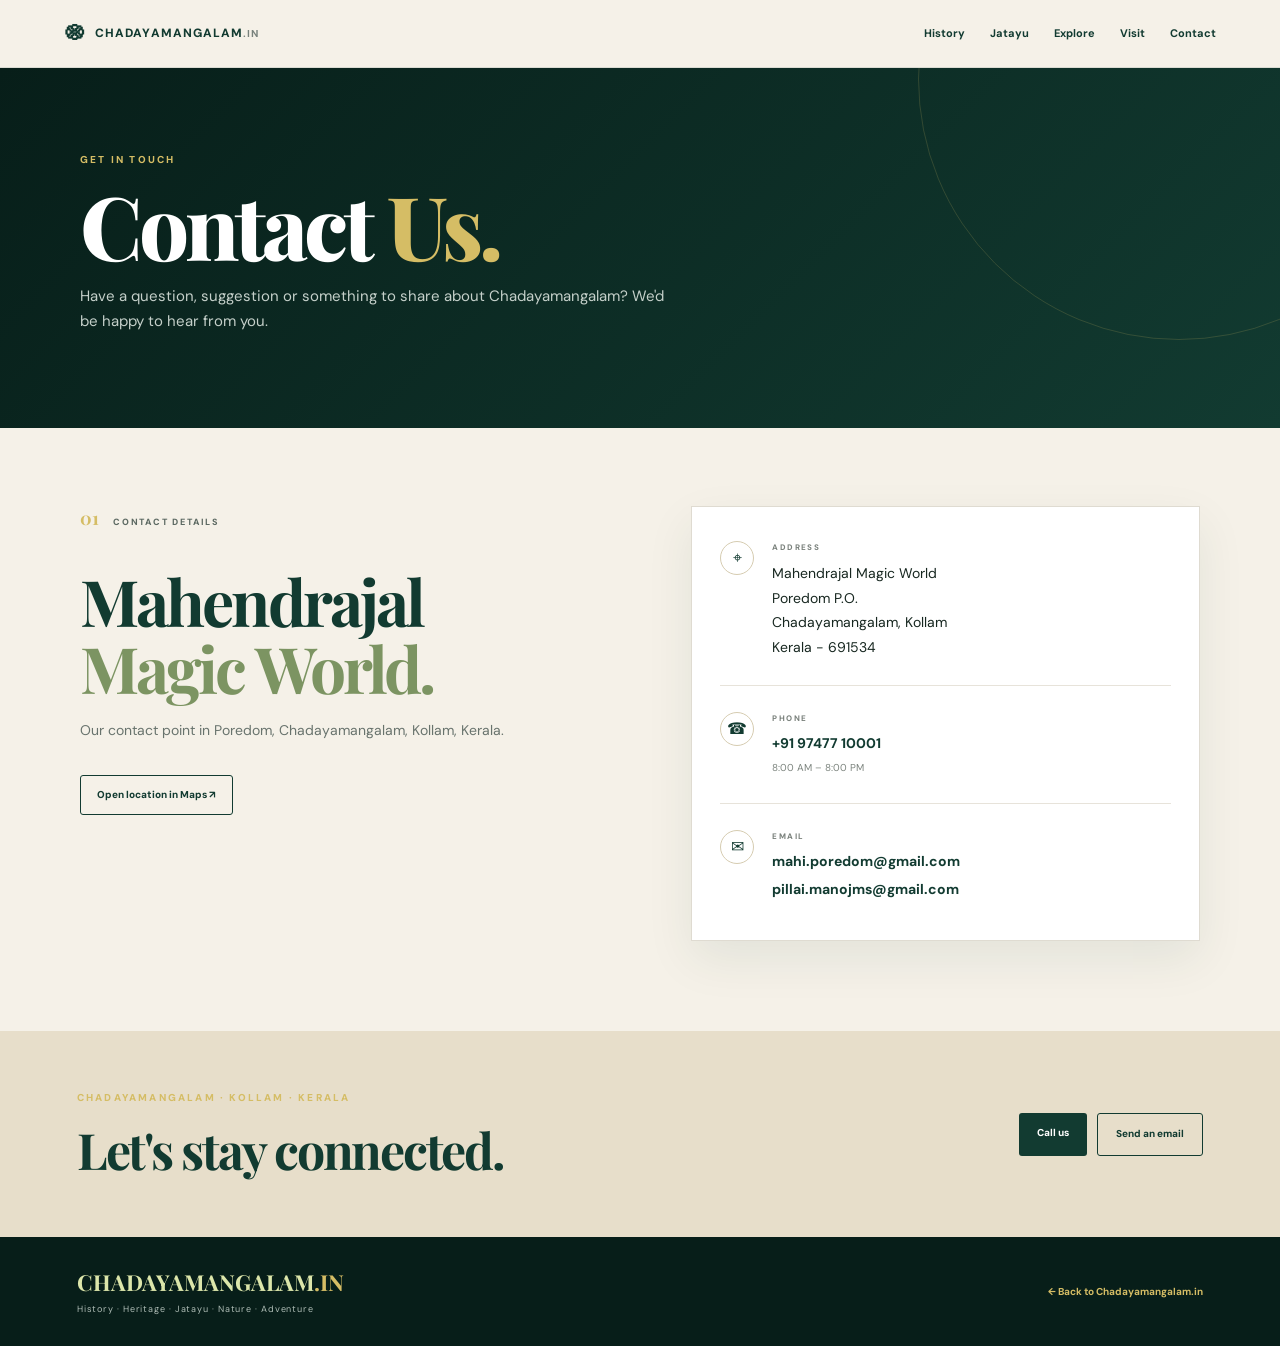
==== contact.html @ b16c7193 "Add files via upload" ====
<!doctype html>
<html lang="en">
<head>
<meta charset="utf-8">
<meta name="viewport" content="width=device-width, initial-scale=1">
<meta name="description" content="Contact Mahendrajal Magic World in Poredom, Chadayamangalam, Kollam, Kerala.">
<title>Contact Us — Chadayamangalam.in</title>
<link rel="preconnect" href="https://fonts.googleapis.com">
<link rel="preconnect" href="https://fonts.gstatic.com" crossorigin>
<link href="https://fonts.googleapis.com/css2?family=DM+Sans:wght@400;500;600;700&family=Playfair+Display:wght@600;700;800&display=swap" rel="stylesheet">
<link rel="stylesheet" href="styles.css">
</head>
<body>
<header class="topbar">
  <a class="logo" href="index.html"><span class="logo-symbol">𑁍</span><span>CHADAYAMANGALAM<small>.IN</small></span></a>
  <button class="menu-btn" aria-label="Open navigation" aria-expanded="false">☰</button>
  <nav class="nav">
    <a href="index.html#history">History</a>
    <a href="index.html#jatayu">Jatayu</a>
    <a href="index.html#explore">Explore</a>
    <a href="index.html#visit">Visit</a>
    <a href="contact.html">Contact</a>
  </nav>
</header>

<main class="contact-page">
  <section class="contact-hero">
    <div class="contact-hero-inner">
      <span class="eyebrow">GET IN TOUCH</span>
      <h1>Contact <em>Us.</em></h1>
      <p>Have a question, suggestion or something to share about Chadayamangalam? We'd be happy to hear from you.</p>
    </div>
  </section>

  <section class="section contact-section">
    <div class="contact-grid">
      <div class="contact-intro">
        <span class="number">01</span>
        <span class="label">CONTACT DETAILS</span>
        <h2>Mahendrajal<br><em>Magic World.</em></h2>
        <p>Our contact point in Poredom, Chadayamangalam, Kollam, Kerala.</p>
        <a class="map-button" href="https://www.google.com/maps/search/?api=1&query=Mahendrajal+Magic+World%2C+Poredom%2C+Chadayamangalam%2C+Kollam%2C+Kerala+691534" target="_blank" rel="noopener">Open location in Maps ↗</a>
      </div>

      <div class="contact-card">
        <div class="contact-item">
          <span class="contact-icon">⌖</span>
          <div><small>ADDRESS</small><address>Mahendrajal Magic World<br>Poredom P.O.<br>Chadayamangalam, Kollam<br>Kerala - 691534</address></div>
        </div>
        <div class="contact-item">
          <span class="contact-icon">☎</span>
          <div><small>PHONE</small><a href="tel:+919747710001">+91 97477 10001</a><span class="contact-note">8:00 AM – 8:00 PM</span></div>
        </div>
        <div class="contact-item">
          <span class="contact-icon">✉</span>
          <div><small>EMAIL</small><a href="mailto:mahi.poredom@gmail.com">mahi.poredom@gmail.com</a><a href="mailto:pillai.manojms@gmail.com">pillai.manojms@gmail.com</a></div>
        </div>
      </div>
    </div>
  </section>

  <section class="contact-band">
    <div>
      <span class="eyebrow">CHADAYAMANGALAM · KOLLAM · KERALA</span>
      <h2>Let's stay connected.</h2>
    </div>
    <div class="contact-actions">
      <a href="tel:+919747710001">Call us</a>
      <a href="mailto:mahi.poredom@gmail.com">Send an email</a>
    </div>
  </section>
</main>

<footer>
  <div><strong>CHADAYAMANGALAM<span>.IN</span></strong><p>History · Heritage · Jatayu · Nature · Adventure</p></div>
  <div class="footer-right"><a class="footer-contact" href="index.html">← Back to Chadayamangalam.in</a></div>
</footer>

<script>
const menu=document.querySelector('.menu-btn'),nav=document.querySelector('.nav');
menu?.addEventListener('click',()=>{const open=nav.classList.toggle('open');menu.setAttribute('aria-expanded',open)});
document.querySelectorAll('.nav a').forEach(a=>a.addEventListener('click',()=>nav.classList.remove('open')));
</script>
</body>
</html>
---- styles.css ----
:root{--green:#123b31;--deep:#071e19;--cream:#f5f1e8;--sand:#e7deca;--gold:#d5bd65;--ink:#172720;--muted:#68736d;--line:#d4d0c5;--white:#fff}
*{box-sizing:border-box}html{scroll-behavior:smooth}body{margin:0;background:var(--cream);color:var(--ink);font:14px/1.65 "DM Sans",sans-serif}.topbar{height:68px;position:fixed;inset:0 0 auto;z-index:50;padding:0 max(5vw,24px);display:flex;align-items:center;justify-content:space-between;background:rgba(245,241,232,.9);backdrop-filter:blur(15px);border-bottom:1px solid rgba(18,59,49,.12)}.logo{display:flex;align-items:center;gap:8px;color:var(--green);text-decoration:none;font-weight:800;font-size:12px;letter-spacing:.09em}.logo-symbol{font-size:22px}.logo small{font-size:10px;color:#78827c}.nav{display:flex;gap:25px}.nav a{font-size:11px;font-weight:700;text-decoration:none;color:var(--green)}.menu-btn{display:none;border:0;background:transparent;color:var(--green);font-size:22px}
.hero{height:min(680px,90vh);min-height:570px;position:relative;overflow:hidden;color:white;margin-top:68px}.hero-image{position:absolute;width:100%;height:100%;object-fit:cover;object-position:center 45%}.hero-overlay{position:absolute;inset:0;background:linear-gradient(90deg,rgba(4,25,20,.88),rgba(5,29,23,.42) 55%,rgba(5,29,23,.18)),linear-gradient(0deg,rgba(5,25,20,.7),transparent 50%)}.hero-content{position:relative;z-index:2;width:min(1120px,88vw);height:100%;margin:auto;padding-top:130px}.eyebrow{font-size:10px;letter-spacing:.22em;text-transform:uppercase;font-weight:800;color:var(--gold)}h1,h2{font-family:"Playfair Display",serif;line-height:.98;letter-spacing:-.045em}h1{font-size:clamp(58px,8vw,96px);margin:13px 0 17px}h1 span{color:var(--gold)}.hero-content>p:not(.eyebrow){max-width:520px;font-size:17px;color:#dbe5df;margin:0}.hero-buttons{display:flex;gap:10px;margin-top:25px}.button{padding:11px 17px;border-radius:100px;text-decoration:none;font-size:11px;font-weight:800}.button-gold{background:var(--gold);color:var(--deep)}.button-glass{color:white;border:1px solid rgba(255,255,255,.45);background:rgba(0,0,0,.1)}.hero-bottom{position:absolute;z-index:2;bottom:20px;left:6vw;right:6vw;display:flex;justify-content:space-between;color:#d6e0db;font-size:8px;letter-spacing:.18em}
.quickbar{width:min(1120px,88vw);margin:-30px auto 0;position:relative;z-index:5;background:white;box-shadow:0 12px 40px rgba(15,39,32,.12);display:grid;grid-template-columns:repeat(4,1fr);border-radius:6px;overflow:hidden}.quickbar a{padding:19px 22px;text-decoration:none;color:var(--ink);border-right:1px solid #e4e1d8}.quickbar a:last-child{border:0}.quickbar b{display:block;color:var(--green);font-size:13px}.quickbar span{font-size:9px;color:#818983}
.section{width:min(1120px,88vw);margin:auto;padding:82px 0}.section.compact{padding-top:72px;padding-bottom:72px}.section-top{display:flex;justify-content:space-between;align-items:center;border-bottom:1px solid var(--line);padding-bottom:11px;margin-bottom:35px}.section-top>div{display:flex;gap:10px;align-items:center}.number{font:700 18px "Playfair Display";color:var(--gold)}.label{font-size:9px;font-weight:800;letter-spacing:.2em;color:#5c6962}.section-note{font-size:9px;color:#8a918c}.history-intro{display:grid;grid-template-columns:1fr 1fr;gap:8vw}.history-intro h2,.explore-head h2{font-size:clamp(44px,5vw,65px);margin:0}.history-intro h2 em,.explore-head h2 em,.landmark h2 em,.visit h2 em{color:#7c9462;font-style:normal}.text{color:#606b65}.text p{max-width:580px}.text strong{color:var(--green)}.history-tabs{display:flex;gap:6px;margin-top:40px;border-bottom:1px solid var(--line)}.tab{border:0;background:transparent;padding:12px 14px;font:600 11px "DM Sans";color:#707a74;cursor:pointer}.tab.active{color:var(--green);box-shadow:inset 0 -2px var(--gold)}.tab-panels{min-height:92px}.tab-panel{display:none;padding:17px 0;color:#67716b}.tab-panel.active{display:block}.tab-panel b{color:var(--green);font-family:"Playfair Display";font-size:20px}.tab-panel p{display:inline;margin-left:16px}
.jatayu-section{width:100%;max-width:none;background:var(--deep);color:white;padding-left:max(6vw,calc((100vw - 1120px)/2));padding-right:max(6vw,calc((100vw - 1120px)/2))}.light-line{border-color:rgba(255,255,255,.14)}.light-line .label,.light-line .section-note{color:#aab9b2}.jatayu-layout{display:grid;grid-template-columns:1fr 1fr;gap:7vw;align-items:center}.jatayu-copy h2{font-size:clamp(47px,5vw,70px);margin:12px 0 20px}.jatayu-copy h2 em{color:var(--gold);font-style:normal}.jatayu-copy>p{color:#bfcac4;max-width:560px}.jatayu-photo{margin:0;position:relative}.jatayu-photo img{display:block;width:100%;height:410px;object-fit:cover;border-radius:5px}.jatayu-photo figcaption{font-size:8px;letter-spacing:.13em;text-transform:uppercase;color:#95a59d;margin-top:9px}.story-toggle{margin-top:13px;background:transparent;border:1px solid rgba(255,255,255,.25);color:white;padding:9px 14px;font-size:10px;cursor:pointer;border-radius:3px}.story-toggle span{color:var(--gold);margin-left:10px}.story-more{display:none;border-left:2px solid var(--gold);padding-left:14px;margin-top:15px;color:#aebdb6;font-size:12px}.story-more.open{display:block}.image-strip{display:grid;grid-template-columns:1.2fr 1fr 1fr;gap:10px;margin-top:30px}.gallery-card{border:0;background:#102f27;padding:0;position:relative;overflow:hidden;cursor:pointer;height:150px}.gallery-card img{width:100%;height:100%;object-fit:cover;opacity:.82;transition:.35s}.gallery-card:hover img{opacity:1;transform:scale(1.04)}.gallery-card span{position:absolute;left:12px;bottom:10px;color:white;font-size:9px;letter-spacing:.1em;text-transform:uppercase;text-shadow:0 1px 5px #000}
.landmark{background:var(--sand);padding-top:70px;padding-bottom:70px}.landmark-main{display:grid;grid-template-columns:1fr 1fr;gap:8vw;align-items:center}.dark-eyebrow{color:#6b7e55}.landmark h2{font-size:clamp(45px,5vw,65px);margin:10px 0 17px}.landmark p{max-width:500px;color:#687068}.text-link{display:inline-block;margin-top:10px;color:var(--green);font-weight:800;font-size:11px;text-decoration:none;border-bottom:1px solid var(--gold)}.stats-grid{display:grid;grid-template-columns:1fr 1fr;border-top:1px solid #bdb6a5}.stats-grid div{padding:20px 10px;border-bottom:1px solid #bdb6a5}.stats-grid strong{display:block;font:700 34px "Playfair Display";color:var(--green)}.stats-grid span{font-size:9px;text-transform:uppercase;letter-spacing:.08em;color:#73776f}
.explore-head{display:flex;justify-content:space-between;align-items:end;margin-bottom:32px}.explore-head p{max-width:340px;color:var(--muted)}.explore-grid{display:grid;grid-template-columns:repeat(4,1fr);gap:10px}.explore-grid article{background:white;border:1px solid #e1ddd3;padding:22px;min-height:180px;transition:.2s}.explore-grid article:hover{transform:translateY(-4px);box-shadow:0 10px 25px rgba(18,59,49,.08)}.icon{font-size:20px;color:var(--gold)}.explore-grid h3{font:700 20px "Playfair Display";color:var(--green);margin:28px 0 5px}.explore-grid p{font-size:11px;color:#6c756f}
.visit{padding-bottom:100px}.visit-grid{display:grid;grid-template-columns:1fr 1fr;gap:8vw;align-items:center}.visit h2{font-size:clamp(44px,5vw,65px);margin:0 0 18px}.visit p{color:#69736d}.visit-card{background:var(--green);color:white;padding:25px;border-radius:4px}.visit-card div{padding:12px 0;border-bottom:1px solid rgba(255,255,255,.14)}.visit-card small{display:block;color:var(--gold);font-size:8px;letter-spacing:.16em}.visit-card b{display:block;font-size:12px;margin-top:3px}.visit-card a{display:inline-block;margin-top:17px;color:var(--gold);text-decoration:none;font-size:10px;font-weight:800}
footer{background:var(--deep);color:#aebcb5;padding:30px max(6vw,24px);display:flex;justify-content:space-between;gap:30px;align-items:center}footer strong{font:700 22px "Playfair Display";color:#dce6aa}footer strong span{color:var(--gold)}footer p{margin:3px 0 0;font-size:9px;letter-spacing:.1em}.footer-right{font-size:9px;text-align:right}
.lightbox{position:fixed;inset:0;background:rgba(0,0,0,.88);z-index:100;display:none;place-items:center;padding:30px}.lightbox.open{display:grid}.lightbox img{max-width:min(1000px,92vw);max-height:88vh;object-fit:contain}.close-lightbox{position:absolute;top:20px;right:25px;color:white;background:none;border:0;font-size:38px;cursor:pointer}
@media(max-width:800px){.topbar{height:62px}.nav{display:none;position:absolute;top:62px;left:0;right:0;background:var(--cream);padding:15px 6vw;flex-direction:column;gap:14px;border-bottom:1px solid var(--line)}.nav.open{display:flex}.menu-btn{display:block}.hero{margin-top:62px;height:650px}.hero-content{width:88vw;padding-top:125px}.quickbar{grid-template-columns:1fr 1fr;margin-top:-18px}.quickbar a{padding:15px}.history-intro,.jatayu-layout,.landmark-main,.visit-grid{grid-template-columns:1fr;gap:35px}.explore-head{display:block}.explore-grid{grid-template-columns:1fr 1fr}.image-strip{grid-template-columns:1fr 1fr}.gallery-card:first-child{grid-column:1/-1}.jatayu-photo img{height:330px}.section{padding:65px 0}}
@media(max-width:520px){.hero{min-height:590px;height:590px}.hero-content{padding-top:105px}h1{font-size:57px}.hero-content>p:not(.eyebrow){font-size:15px}.hero-buttons{flex-wrap:wrap}.hero-bottom span:last-child{display:none}.quickbar{width:92vw}.quickbar a{padding:13px 14px}.section{width:88vw;padding:55px 0}.section-top{margin-bottom:25px}.history-tabs{overflow:auto}.tab{white-space:nowrap}.tab-panel p{display:block;margin:5px 0}.image-strip,.explore-grid{grid-template-columns:1fr}.gallery-card:first-child{grid-column:auto}.gallery-card{height:180px}.jatayu-photo img{height:270px}footer{display:block}.footer-right{text-align:left;margin-top:18px}}
.place-highlight{display:grid;grid-template-columns:repeat(4,1fr);margin-top:38px;border:1px solid var(--line);background:#fff}.place-highlight div{padding:18px;border-right:1px solid var(--line)}.place-highlight div:last-child{border-right:0}.place-highlight b{display:block;font-size:10px;letter-spacing:.1em;color:var(--green)}.place-highlight span{display:block;font-size:10px;color:#7b837d;margin-top:4px}@media(max-width:800px){.place-highlight{grid-template-columns:1fr 1fr}.place-highlight div:nth-child(2){border-right:0}.place-highlight div:nth-child(-n+2){border-bottom:1px solid var(--line)}}@media(max-width:520px){.place-highlight{grid-template-columns:1fr}.place-highlight div{border-right:0;border-bottom:1px solid var(--line)}.place-highlight div:last-child{border-bottom:0}}
/* Contact page */
.contact-page{padding-top:68px}.contact-hero{background:linear-gradient(135deg,var(--deep),var(--green));color:#fff;min-height:360px;display:grid;place-items:center;position:relative;overflow:hidden}.contact-hero:after{content:"";position:absolute;width:520px;height:520px;border:1px solid rgba(213,189,101,.18);border-radius:50%;right:-160px;top:-250px}.contact-hero-inner{width:min(1120px,88vw);position:relative;z-index:1;padding:70px 0}.contact-hero h1{font:800 clamp(54px,7vw,88px) "Playfair Display",serif;line-height:.95;margin:12px 0 18px}.contact-hero h1 em{color:var(--gold);font-style:normal}.contact-hero p{max-width:600px;color:#c5d0ca;font-size:15px}.contact-section{padding-top:78px;padding-bottom:90px}.contact-grid{display:grid;grid-template-columns:1fr 1fr;gap:8vw;align-items:start}.contact-intro .number{display:inline-block;margin-right:10px}.contact-intro .label{display:inline-block}.contact-intro h2{font:700 clamp(43px,5vw,64px) "Playfair Display",serif;line-height:1.05;color:var(--green);margin:35px 0 18px}.contact-intro h2 em{color:#7c9462;font-style:normal}.contact-intro p{color:var(--muted);max-width:430px}.map-button{display:inline-block;margin-top:18px;padding:11px 16px;border:1px solid var(--green);color:var(--green);font-size:10px;font-weight:800;text-decoration:none;border-radius:3px}.contact-card{background:#fff;border:1px solid #dfdbd1;box-shadow:0 18px 45px rgba(18,59,49,.08);padding:8px 28px}.contact-item{display:grid;grid-template-columns:40px 1fr;gap:12px;padding:26px 0;border-bottom:1px solid #e7e3da}.contact-item:last-child{border-bottom:0}.contact-icon{width:34px;height:34px;border:1px solid #d6ccb1;border-radius:50%;display:grid;place-items:center;color:var(--green);font-size:16px}.contact-item small{display:block;color:#7a817c;font-size:8px;font-weight:800;letter-spacing:.18em;margin-bottom:7px}.contact-item address{font-style:normal;color:var(--ink);line-height:1.75}.contact-item a{display:block;color:var(--green);font-weight:700;text-decoration:none;margin-bottom:5px}.contact-note{display:block;color:#7c847e;font-size:10px}.contact-band{background:var(--sand);padding:54px max(6vw,24px);display:flex;justify-content:space-between;align-items:center;gap:30px}.contact-band h2{font:700 clamp(32px,4vw,50px) "Playfair Display",serif;color:var(--green);margin:8px 0 0}.contact-actions{display:flex;gap:10px;flex-wrap:wrap}.contact-actions a{background:var(--green);color:#fff;text-decoration:none;padding:12px 18px;font-size:10px;font-weight:800;border-radius:3px}.contact-actions a:last-child{background:transparent;color:var(--green);border:1px solid var(--green)}.footer-contact{color:#d5bd65;text-decoration:none;font-size:10px;font-weight:700}@media(max-width:800px){.contact-page{padding-top:62px}.contact-grid{grid-template-columns:1fr;gap:40px}.contact-band{display:block}.contact-actions{margin-top:22px}}@media(max-width:520px){.contact-hero{min-height:330px}.contact-hero-inner{padding:55px 0}.contact-card{padding:4px 20px}.contact-item{grid-template-columns:34px 1fr}.contact-band{padding-top:42px;padding-bottom:42px}}
.image-strip .gallery-card:nth-child(1){height:180px}.image-strip .gallery-card:nth-child(2){height:180px}.image-strip .gallery-card:nth-child(3){height:180px}.image-strip .gallery-card:nth-child(4){height:150px}.image-strip .gallery-card:nth-child(5){height:150px}.image-strip .gallery-card:nth-child(6){height:150px}@media(max-width:800px){.image-strip{grid-template-columns:1fr 1fr}.image-strip .gallery-card:nth-child(n){height:170px}}@media(max-width:520px){.image-strip{grid-template-columns:1fr}.image-strip .gallery-card:nth-child(n){height:190px}}

/* Cinematic motion + scroll interaction */
.scroll-progress{position:fixed;top:0;left:0;width:100%;height:3px;background:rgba(255,255,255,.08);z-index:120;pointer-events:none}.scroll-progress span{display:block;height:100%;width:100%;transform:scaleX(0);transform-origin:left;background:var(--gold);will-change:transform}
.hero{isolation:isolate;overflow:hidden;background:#13251f}.hero-video{position:absolute;inset:0;width:100%;height:100%;object-fit:cover;z-index:0;opacity:1;mix-blend-mode:normal;filter:saturate(.92) contrast(1.04);pointer-events:none}.hero-overlay{z-index:1;background:linear-gradient(90deg,rgba(3,19,16,.68) 0%,rgba(3,19,16,.28) 55%,rgba(3,19,16,.18) 100%),linear-gradient(0deg,rgba(3,19,16,.58),transparent 45%)}.hero-content,.hero-bottom{z-index:2}
.reveal-on-scroll{opacity:0;transform:translateY(38px);transition:opacity .9s ease,transform .9s cubic-bezier(.2,.7,.2,1)}.reveal-on-scroll.is-visible{opacity:1;transform:none}.reveal-on-scroll .place-highlight,.reveal-on-scroll .explore-grid article,.reveal-on-scroll .stats-grid div{transition:transform .55s ease,box-shadow .55s ease}.reveal-on-scroll.is-visible .explore-grid article:nth-child(2){transition-delay:.08s}.reveal-on-scroll.is-visible .explore-grid article:nth-child(3){transition-delay:.16s}.reveal-on-scroll.is-visible .explore-grid article:nth-child(4){transition-delay:.24s}
.scroll-bird{position:fixed;left:0;top:0;width:330px;height:auto;z-index:80;pointer-events:none;opacity:0;transform:translate3d(-380px,72vh,0) rotate(-12deg) scale(.82);transform-style:preserve-3d;will-change:transform,opacity;filter:drop-shadow(0 18px 16px rgba(0,0,0,.34));transition:opacity .35s ease}.scroll-bird.fly-active{opacity:1}.realistic-eagle{display:block;width:100%;height:auto;filter:saturate(1.08) contrast(1.08) drop-shadow(0 7px 8px rgba(0,0,0,.26));transform-origin:54% 52%;will-change:transform}.scroll-bird.is-flapping .realistic-eagle{animation:eagleWingbeat .28s ease-in-out infinite alternate}@keyframes eagleWingbeat{from{transform:scaleY(1) rotate(-1deg)}to{transform:scaleY(.94) rotate(1.2deg)}}
@media(hover:hover) and (pointer:fine){.explore-grid article,.gallery-card,.visit-card{transform-style:preserve-3d}.explore-grid article:hover{transform:translateY(-7px) rotateX(1deg) rotateY(-1deg)}.gallery-card:hover img{transform:scale(1.06)}.gallery-card img{transition:transform .65s cubic-bezier(.2,.7,.2,1)}}
@media(max-width:800px){.scroll-bird{width:220px}.hero-video{opacity:1}.reveal-on-scroll{transform:translateY(25px)}}
@media(prefers-reduced-motion:reduce){html{scroll-behavior:auto}.hero-video{display:none}.scroll-bird{display:none}.reveal-on-scroll{opacity:1;transform:none;transition:none}.gallery-card img{transition:none}.scroll-progress span{transition:none}}

/* Realistic eagle flight rig */
.scroll-bird{
  width:270px;
  height:150px;
  overflow:visible;
  perspective:900px;
  filter:drop-shadow(0 20px 18px rgba(0,0,0,.38));
}
.eagle-rig{
  position:absolute;
  inset:0;
  width:100%;
  height:100%;
  transform-style:preserve-3d;
  transform:rotateY(-7deg) rotateX(4deg);
  will-change:transform;
}
.eagle-body,.eagle-wing{
  position:absolute;
  inset:0;
  width:100%;
  height:100%;
  object-fit:contain;
  display:block;
  pointer-events:none;
  user-select:none;
  -webkit-user-drag:none;
  filter:saturate(1.14) contrast(1.16) drop-shadow(0 7px 8px rgba(0,0,0,.28));
  transform-style:preserve-3d;
  backface-visibility:hidden;
}
.eagle-body{z-index:2}
.eagle-wing{z-index:3}
.eagle-wing-left{transform-origin:51% 53%;}
.eagle-wing-right{transform-origin:64% 57%;}
.scroll-bird.is-flapping .eagle-wing-left{
  animation:eagleLeftWing .26s ease-in-out infinite alternate;
}
.scroll-bird.is-flapping .eagle-wing-right{
  animation:eagleRightWing .26s ease-in-out infinite alternate;
}
@keyframes eagleLeftWing{
  0%{transform:rotateZ(0deg) rotateX(0deg) translateZ(0)}
  100%{transform:rotateZ(-4deg) rotateX(13deg) translateY(5px) translateZ(2px)}
}
@keyframes eagleRightWing{
  0%{transform:rotateZ(0deg) rotateX(0deg) translateZ(0)}
  100%{transform:rotateZ(4deg) rotateX(-13deg) translateY(5px) translateZ(2px)}
}
.feather-trail{position:absolute;inset:-18px;z-index:1;pointer-events:none;}
.feather-trail i{position:absolute;width:10px;height:3px;border-radius:100% 0 100% 0;background:rgba(64,46,31,.72);box-shadow:0 2px 4px rgba(0,0,0,.16);transform:rotate(-28deg);opacity:0;}
.scroll-bird.is-flapping .feather-trail i{animation:featherDrift 1.1s ease-out infinite;}
.scroll-bird.is-flapping .feather-trail i:nth-child(2){animation-delay:.16s}.scroll-bird.is-flapping .feather-trail i:nth-child(3){animation-delay:.32s}.scroll-bird.is-flapping .feather-trail i:nth-child(4){animation-delay:.48s}.scroll-bird.is-flapping .feather-trail i:nth-child(5){animation-delay:.64s}.scroll-bird.is-flapping .feather-trail i:nth-child(6){animation-delay:.80s}
@keyframes featherDrift{0%{opacity:0;transform:translate3d(5px,-3px,0) rotate(-28deg) scale(.7)}18%{opacity:.8}100%{opacity:0;transform:translate3d(-48px,34px,0) rotate(-70deg) scale(.25)}}
@media(max-width:800px){.scroll-bird{width:210px;height:118px}}
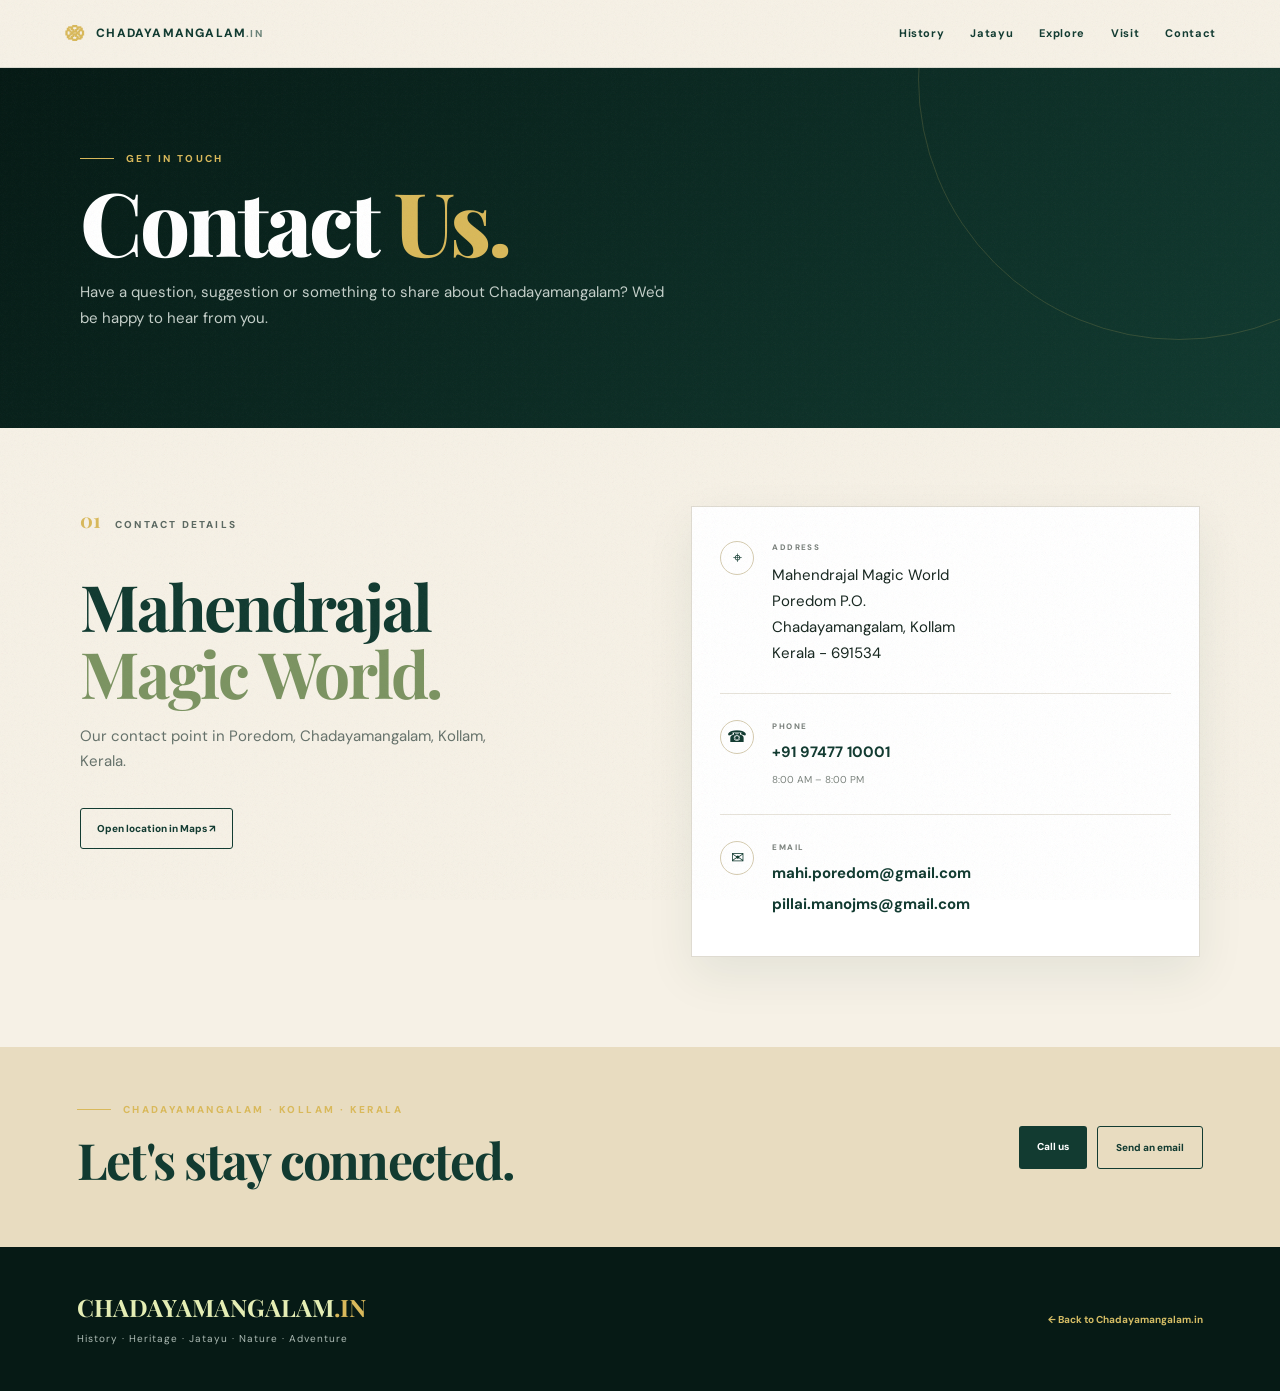
==== commit 0d4862d7: "Add files via upload" ====
--- a/contact.html
+++ b/contact.html
@@ -7,11 +7,11 @@
 <title>Contact Us — Chadayamangalam.in</title>
 <link rel="preconnect" href="https://fonts.googleapis.com">
 <link rel="preconnect" href="https://fonts.gstatic.com" crossorigin>
-<link href="https://fonts.googleapis.com/css2?family=DM+Sans:wght@400;500;600;700&family=Playfair+Display:wght@600;700;800&display=swap" rel="stylesheet">
+<link href="https://fonts.googleapis.com/css2?family=DM+Sans:wght@400;500;600;700&family=Playfair+Display:ital,wght@0,600;0,700;0,800;1,600;1,700&family=Noto+Serif+Malayalam:wght@500;700&display=swap" rel="stylesheet">
 <link rel="stylesheet" href="styles.css">
 </head>
 <body>
-<header class="topbar">
+<header class="topbar solid" id="topbar">
   <a class="logo" href="index.html"><span class="logo-symbol">𑁍</span><span>CHADAYAMANGALAM<small>.IN</small></span></a>
   <button class="menu-btn" aria-label="Open navigation" aria-expanded="false">☰</button>
   <nav class="nav">
@@ -81,5 +81,7 @@
 menu?.addEventListener('click',()=>{const open=nav.classList.toggle('open');menu.setAttribute('aria-expanded',open)});
 document.querySelectorAll('.nav a').forEach(a=>a.addEventListener('click',()=>nav.classList.remove('open')));
 </script>
+<!-- Stats4U: keep counting visitors who enter through the contact page too. -->
+<span class="stats4u-engine" aria-hidden="true"><script src="https://www.stats4u.net/s4u.js" data-id="8077471159" data-style="2006" async></script></span>
 </body>
 </html>
--- a/styles.css
+++ b/styles.css
@@ -1,30 +1,106 @@
-:root{--green:#123b31;--deep:#071e19;--cream:#f5f1e8;--sand:#e7deca;--gold:#d5bd65;--ink:#172720;--muted:#68736d;--line:#d4d0c5;--white:#fff}
-*{box-sizing:border-box}html{scroll-behavior:smooth}body{margin:0;background:var(--cream);color:var(--ink);font:14px/1.65 "DM Sans",sans-serif}.topbar{height:68px;position:fixed;inset:0 0 auto;z-index:50;padding:0 max(5vw,24px);display:flex;align-items:center;justify-content:space-between;background:rgba(245,241,232,.9);backdrop-filter:blur(15px);border-bottom:1px solid rgba(18,59,49,.12)}.logo{display:flex;align-items:center;gap:8px;color:var(--green);text-decoration:none;font-weight:800;font-size:12px;letter-spacing:.09em}.logo-symbol{font-size:22px}.logo small{font-size:10px;color:#78827c}.nav{display:flex;gap:25px}.nav a{font-size:11px;font-weight:700;text-decoration:none;color:var(--green)}.menu-btn{display:none;border:0;background:transparent;color:var(--green);font-size:22px}
-.hero{height:min(680px,90vh);min-height:570px;position:relative;overflow:hidden;color:white;margin-top:68px}.hero-image{position:absolute;width:100%;height:100%;object-fit:cover;object-position:center 45%}.hero-overlay{position:absolute;inset:0;background:linear-gradient(90deg,rgba(4,25,20,.88),rgba(5,29,23,.42) 55%,rgba(5,29,23,.18)),linear-gradient(0deg,rgba(5,25,20,.7),transparent 50%)}.hero-content{position:relative;z-index:2;width:min(1120px,88vw);height:100%;margin:auto;padding-top:130px}.eyebrow{font-size:10px;letter-spacing:.22em;text-transform:uppercase;font-weight:800;color:var(--gold)}h1,h2{font-family:"Playfair Display",serif;line-height:.98;letter-spacing:-.045em}h1{font-size:clamp(58px,8vw,96px);margin:13px 0 17px}h1 span{color:var(--gold)}.hero-content>p:not(.eyebrow){max-width:520px;font-size:17px;color:#dbe5df;margin:0}.hero-buttons{display:flex;gap:10px;margin-top:25px}.button{padding:11px 17px;border-radius:100px;text-decoration:none;font-size:11px;font-weight:800}.button-gold{background:var(--gold);color:var(--deep)}.button-glass{color:white;border:1px solid rgba(255,255,255,.45);background:rgba(0,0,0,.1)}.hero-bottom{position:absolute;z-index:2;bottom:20px;left:6vw;right:6vw;display:flex;justify-content:space-between;color:#d6e0db;font-size:8px;letter-spacing:.18em}
-.quickbar{width:min(1120px,88vw);margin:-30px auto 0;position:relative;z-index:5;background:white;box-shadow:0 12px 40px rgba(15,39,32,.12);display:grid;grid-template-columns:repeat(4,1fr);border-radius:6px;overflow:hidden}.quickbar a{padding:19px 22px;text-decoration:none;color:var(--ink);border-right:1px solid #e4e1d8}.quickbar a:last-child{border:0}.quickbar b{display:block;color:var(--green);font-size:13px}.quickbar span{font-size:9px;color:#818983}
-.section{width:min(1120px,88vw);margin:auto;padding:82px 0}.section.compact{padding-top:72px;padding-bottom:72px}.section-top{display:flex;justify-content:space-between;align-items:center;border-bottom:1px solid var(--line);padding-bottom:11px;margin-bottom:35px}.section-top>div{display:flex;gap:10px;align-items:center}.number{font:700 18px "Playfair Display";color:var(--gold)}.label{font-size:9px;font-weight:800;letter-spacing:.2em;color:#5c6962}.section-note{font-size:9px;color:#8a918c}.history-intro{display:grid;grid-template-columns:1fr 1fr;gap:8vw}.history-intro h2,.explore-head h2{font-size:clamp(44px,5vw,65px);margin:0}.history-intro h2 em,.explore-head h2 em,.landmark h2 em,.visit h2 em{color:#7c9462;font-style:normal}.text{color:#606b65}.text p{max-width:580px}.text strong{color:var(--green)}.history-tabs{display:flex;gap:6px;margin-top:40px;border-bottom:1px solid var(--line)}.tab{border:0;background:transparent;padding:12px 14px;font:600 11px "DM Sans";color:#707a74;cursor:pointer}.tab.active{color:var(--green);box-shadow:inset 0 -2px var(--gold)}.tab-panels{min-height:92px}.tab-panel{display:none;padding:17px 0;color:#67716b}.tab-panel.active{display:block}.tab-panel b{color:var(--green);font-family:"Playfair Display";font-size:20px}.tab-panel p{display:inline;margin-left:16px}
-.jatayu-section{width:100%;max-width:none;background:var(--deep);color:white;padding-left:max(6vw,calc((100vw - 1120px)/2));padding-right:max(6vw,calc((100vw - 1120px)/2))}.light-line{border-color:rgba(255,255,255,.14)}.light-line .label,.light-line .section-note{color:#aab9b2}.jatayu-layout{display:grid;grid-template-columns:1fr 1fr;gap:7vw;align-items:center}.jatayu-copy h2{font-size:clamp(47px,5vw,70px);margin:12px 0 20px}.jatayu-copy h2 em{color:var(--gold);font-style:normal}.jatayu-copy>p{color:#bfcac4;max-width:560px}.jatayu-photo{margin:0;position:relative}.jatayu-photo img{display:block;width:100%;height:410px;object-fit:cover;border-radius:5px}.jatayu-photo figcaption{font-size:8px;letter-spacing:.13em;text-transform:uppercase;color:#95a59d;margin-top:9px}.story-toggle{margin-top:13px;background:transparent;border:1px solid rgba(255,255,255,.25);color:white;padding:9px 14px;font-size:10px;cursor:pointer;border-radius:3px}.story-toggle span{color:var(--gold);margin-left:10px}.story-more{display:none;border-left:2px solid var(--gold);padding-left:14px;margin-top:15px;color:#aebdb6;font-size:12px}.story-more.open{display:block}.image-strip{display:grid;grid-template-columns:1.2fr 1fr 1fr;gap:10px;margin-top:30px}.gallery-card{border:0;background:#102f27;padding:0;position:relative;overflow:hidden;cursor:pointer;height:150px}.gallery-card img{width:100%;height:100%;object-fit:cover;opacity:.82;transition:.35s}.gallery-card:hover img{opacity:1;transform:scale(1.04)}.gallery-card span{position:absolute;left:12px;bottom:10px;color:white;font-size:9px;letter-spacing:.1em;text-transform:uppercase;text-shadow:0 1px 5px #000}
-.landmark{background:var(--sand);padding-top:70px;padding-bottom:70px}.landmark-main{display:grid;grid-template-columns:1fr 1fr;gap:8vw;align-items:center}.dark-eyebrow{color:#6b7e55}.landmark h2{font-size:clamp(45px,5vw,65px);margin:10px 0 17px}.landmark p{max-width:500px;color:#687068}.text-link{display:inline-block;margin-top:10px;color:var(--green);font-weight:800;font-size:11px;text-decoration:none;border-bottom:1px solid var(--gold)}.stats-grid{display:grid;grid-template-columns:1fr 1fr;border-top:1px solid #bdb6a5}.stats-grid div{padding:20px 10px;border-bottom:1px solid #bdb6a5}.stats-grid strong{display:block;font:700 34px "Playfair Display";color:var(--green)}.stats-grid span{font-size:9px;text-transform:uppercase;letter-spacing:.08em;color:#73776f}
-.explore-head{display:flex;justify-content:space-between;align-items:end;margin-bottom:32px}.explore-head p{max-width:340px;color:var(--muted)}.explore-grid{display:grid;grid-template-columns:repeat(4,1fr);gap:10px}.explore-grid article{background:white;border:1px solid #e1ddd3;padding:22px;min-height:180px;transition:.2s}.explore-grid article:hover{transform:translateY(-4px);box-shadow:0 10px 25px rgba(18,59,49,.08)}.icon{font-size:20px;color:var(--gold)}.explore-grid h3{font:700 20px "Playfair Display";color:var(--green);margin:28px 0 5px}.explore-grid p{font-size:11px;color:#6c756f}
-.visit{padding-bottom:100px}.visit-grid{display:grid;grid-template-columns:1fr 1fr;gap:8vw;align-items:center}.visit h2{font-size:clamp(44px,5vw,65px);margin:0 0 18px}.visit p{color:#69736d}.visit-card{background:var(--green);color:white;padding:25px;border-radius:4px}.visit-card div{padding:12px 0;border-bottom:1px solid rgba(255,255,255,.14)}.visit-card small{display:block;color:var(--gold);font-size:8px;letter-spacing:.16em}.visit-card b{display:block;font-size:12px;margin-top:3px}.visit-card a{display:inline-block;margin-top:17px;color:var(--gold);text-decoration:none;font-size:10px;font-weight:800}
-footer{background:var(--deep);color:#aebcb5;padding:30px max(6vw,24px);display:flex;justify-content:space-between;gap:30px;align-items:center}footer strong{font:700 22px "Playfair Display";color:#dce6aa}footer strong span{color:var(--gold)}footer p{margin:3px 0 0;font-size:9px;letter-spacing:.1em}.footer-right{font-size:9px;text-align:right}
-.lightbox{position:fixed;inset:0;background:rgba(0,0,0,.88);z-index:100;display:none;place-items:center;padding:30px}.lightbox.open{display:grid}.lightbox img{max-width:min(1000px,92vw);max-height:88vh;object-fit:contain}.close-lightbox{position:absolute;top:20px;right:25px;color:white;background:none;border:0;font-size:38px;cursor:pointer}
-@media(max-width:800px){.topbar{height:62px}.nav{display:none;position:absolute;top:62px;left:0;right:0;background:var(--cream);padding:15px 6vw;flex-direction:column;gap:14px;border-bottom:1px solid var(--line)}.nav.open{display:flex}.menu-btn{display:block}.hero{margin-top:62px;height:650px}.hero-content{width:88vw;padding-top:125px}.quickbar{grid-template-columns:1fr 1fr;margin-top:-18px}.quickbar a{padding:15px}.history-intro,.jatayu-layout,.landmark-main,.visit-grid{grid-template-columns:1fr;gap:35px}.explore-head{display:block}.explore-grid{grid-template-columns:1fr 1fr}.image-strip{grid-template-columns:1fr 1fr}.gallery-card:first-child{grid-column:1/-1}.jatayu-photo img{height:330px}.section{padding:65px 0}}
-@media(max-width:520px){.hero{min-height:590px;height:590px}.hero-content{padding-top:105px}h1{font-size:57px}.hero-content>p:not(.eyebrow){font-size:15px}.hero-buttons{flex-wrap:wrap}.hero-bottom span:last-child{display:none}.quickbar{width:92vw}.quickbar a{padding:13px 14px}.section{width:88vw;padding:55px 0}.section-top{margin-bottom:25px}.history-tabs{overflow:auto}.tab{white-space:nowrap}.tab-panel p{display:block;margin:5px 0}.image-strip,.explore-grid{grid-template-columns:1fr}.gallery-card:first-child{grid-column:auto}.gallery-card{height:180px}.jatayu-photo img{height:270px}footer{display:block}.footer-right{text-align:left;margin-top:18px}}
-.place-highlight{display:grid;grid-template-columns:repeat(4,1fr);margin-top:38px;border:1px solid var(--line);background:#fff}.place-highlight div{padding:18px;border-right:1px solid var(--line)}.place-highlight div:last-child{border-right:0}.place-highlight b{display:block;font-size:10px;letter-spacing:.1em;color:var(--green)}.place-highlight span{display:block;font-size:10px;color:#7b837d;margin-top:4px}@media(max-width:800px){.place-highlight{grid-template-columns:1fr 1fr}.place-highlight div:nth-child(2){border-right:0}.place-highlight div:nth-child(-n+2){border-bottom:1px solid var(--line)}}@media(max-width:520px){.place-highlight{grid-template-columns:1fr}.place-highlight div{border-right:0;border-bottom:1px solid var(--line)}.place-highlight div:last-child{border-bottom:0}}
+:root{--green:#123b31;--deep:#061a15;--cream:#f6f1e6;--sand:#e8dcc0;--gold:#d9b95b;--ink:#172720;--muted:#66726b;--line:#d8d1bf;--moss:#7c9462;--clay:#b5542f}
+*{box-sizing:border-box}html{scroll-behavior:smooth}
+body{margin:0;background:var(--cream);color:var(--ink);font:15px/1.7 "DM Sans",sans-serif;-webkit-font-smoothing:antialiased}
+body:before{content:"";position:fixed;inset:0;z-index:200;pointer-events:none;opacity:.05;background-image:url("data:image/svg+xml,%3Csvg xmlns='http://www.w3.org/2000/svg' width='140' height='140'%3E%3Cfilter id='n'%3E%3CfeTurbulence baseFrequency='.9' numOctaves='2'/%3E%3C/filter%3E%3Crect width='140' height='140' filter='url(%23n)'/%3E%3C/svg%3E")}
+h1,h2,h3{font-family:"Playfair Display",serif;line-height:1;letter-spacing:-.035em;margin:0}
+.ml{font-family:"Noto Serif Malayalam",serif}
+.topbar{height:68px;position:fixed;inset:0 0 auto;z-index:90;padding:0 max(5vw,24px);display:flex;align-items:center;gap:14px;transition:.4s;color:#fff}
+.topbar.solid{background:rgba(246,241,230,.92);backdrop-filter:blur(16px);border-bottom:1px solid rgba(18,59,49,.12);color:var(--green)}
+.logo{margin-right:auto;display:flex;align-items:center;gap:9px;color:inherit;text-decoration:none;font-weight:800;font-size:12px;letter-spacing:.1em}.logo-symbol{font-size:22px;color:var(--gold)}.logo small{font-size:10px;opacity:.6}
+.nav{display:flex;gap:26px}.nav a{font-size:11px;font-weight:700;letter-spacing:.06em;text-decoration:none;color:inherit;position:relative;padding:4px 0}
+.nav a:after{content:"";position:absolute;left:0;bottom:0;height:1px;width:100%;background:var(--gold);transform:scaleX(0);transform-origin:left;transition:.35s}.nav a:hover:after{transform:scaleX(1)}
+.menu-btn{display:none;border:0;background:transparent;color:inherit;font-size:22px;cursor:pointer}
+.scroll-progress{position:fixed;top:0;left:0;width:100%;height:3px;z-index:120;pointer-events:none}.scroll-progress span{display:block;height:100%;transform:scaleX(0);transform-origin:left;background:linear-gradient(90deg,var(--gold),var(--clay))}
+/* HERO */
+.hero{height:100vh;min-height:620px;position:relative;overflow:hidden;color:#fff;isolation:isolate;background:#10251f}
+.hero-video{position:absolute;inset:0;width:100%;height:100%;object-fit:cover;z-index:-2;transform:scale(1.08);filter:saturate(.95) contrast(1.05)}
+.hero-overlay{position:absolute;inset:0;z-index:-1;background:radial-gradient(ellipse at 20% 70%,rgba(3,19,16,.82),transparent 65%),linear-gradient(0deg,rgba(3,19,16,.85),transparent 55%),linear-gradient(180deg,rgba(3,19,16,.55),transparent 28%)}
+.hero-ml{position:absolute;right:-1vw;bottom:9vh;font-size:clamp(90px,17vw,250px);line-height:1;color:transparent;-webkit-text-stroke:1px rgba(217,185,91,.38);white-space:nowrap;pointer-events:none;user-select:none}
+.hero-content{width:min(1120px,88vw);height:100%;margin:auto;display:flex;flex-direction:column;justify-content:flex-end;padding-bottom:17vh}
+.eyebrow{font-size:10px;letter-spacing:.24em;text-transform:uppercase;font-weight:800;color:var(--gold);display:flex;align-items:center;gap:12px}.eyebrow:before{content:"";width:34px;height:1px;background:currentColor}
+h1{font-size:clamp(54px,9.5vw,138px);margin:16px 0 20px}h1 span{color:var(--gold)}
+.hero-content>p{max-width:520px;font-size:18px;color:#dfe8e2;margin:0}
+.hero-buttons{display:flex;gap:12px;margin-top:30px;flex-wrap:wrap}
+.button{padding:14px 24px;border-radius:100px;text-decoration:none;font-size:12px;font-weight:800;letter-spacing:.04em;transition:.3s}
+.button-gold{background:var(--gold);color:var(--deep)}.button-gold:hover{background:#fff;transform:translateY(-3px)}
+.button-glass{color:#fff;border:1px solid rgba(255,255,255,.5);backdrop-filter:blur(6px)}.button-glass:hover{background:rgba(255,255,255,.15)}
+.hero-bottom{position:absolute;bottom:22px;left:6vw;right:6vw;display:flex;justify-content:space-between;font-size:9px;letter-spacing:.2em;color:#cdd8d2}
+.hero-bottom i{display:inline-block;width:1px;height:26px;background:var(--gold);vertical-align:middle;margin-left:10px;animation:drip 1.8s infinite}@keyframes drip{0%{transform:scaleY(0);transform-origin:top}50%{transform:scaleY(1);transform-origin:top}51%{transform-origin:bottom}100%{transform:scaleY(0);transform-origin:bottom}}
+/* MARQUEE */
+.marquee{background:var(--deep);color:var(--gold);overflow:hidden;white-space:nowrap;padding:16px 0;border-block:1px solid rgba(217,185,91,.25)}
+.marquee div{display:inline-block;animation:slide 40s linear infinite;font:italic 600 22px "Playfair Display",serif}.marquee span{margin:0 26px}.marquee em{color:#fff;opacity:.35;font-style:normal}
+@keyframes slide{to{transform:translateX(-50%)}}
+/* SECTIONS */
+.section{width:min(1120px,88vw);margin:auto;padding:100px 0}
+.section-top{display:flex;justify-content:space-between;align-items:center;border-bottom:1px solid var(--line);padding-bottom:12px;margin-bottom:46px}.section-top>div{display:flex;gap:12px;align-items:center}
+.number{font:700 20px "Playfair Display";color:var(--gold)}.label{font-size:10px;font-weight:800;letter-spacing:.22em;color:#5c6962}.section-note{font-size:10px;color:#8a918c}
+h2{font-size:clamp(42px,5.4vw,72px)}h2 em{color:var(--moss);font-style:italic}
+.history-intro{display:grid;grid-template-columns:1fr 1fr;gap:7vw}.text{color:#58645e}.text p{margin:0 0 16px;max-width:560px}.text strong{color:var(--green)}
+.text p:first-child:first-letter{float:left;font:700 64px/.8 "Playfair Display";color:var(--green);padding:8px 10px 0 0}
+.place-highlight{display:grid;grid-template-columns:repeat(4,1fr);margin-top:56px;gap:14px}
+.place-highlight div{padding:22px;background:#fff;border:1px solid var(--line);border-radius:4px;transition:.4s;position:relative;overflow:hidden}
+.place-highlight div:before{content:"";position:absolute;left:0;top:0;height:3px;width:100%;background:var(--gold);transform:scaleX(0);transform-origin:left;transition:.5s}.place-highlight div:hover:before{transform:scaleX(1)}.place-highlight div:hover{transform:translateY(-5px);box-shadow:0 16px 34px rgba(18,59,49,.1)}
+.place-highlight b{display:block;font-size:11px;letter-spacing:.1em;color:var(--green)}.place-highlight span{display:block;font-size:12px;color:#7b837d;margin-top:5px}
+/* JATAYU */
+.jatayu-section{width:100%;max-width:none;background:radial-gradient(ellipse at 85% 0,#0f3329,var(--deep) 60%);color:#fff;padding-inline:max(6vw,calc((100vw - 1120px)/2))}
+.light-line{border-color:rgba(255,255,255,.14)}.light-line .label,.light-line .section-note{color:#aab9b2}
+.jatayu-layout{display:grid;grid-template-columns:1fr 1.05fr;gap:6vw;align-items:center}
+.jatayu-copy h2{margin:14px 0 24px}.jatayu-copy h2 em{color:var(--gold)}.jatayu-copy>p{color:#bfcac4;max-width:540px}
+.jatayu-photo{margin:0;position:relative}.jatayu-photo:before{content:"";position:absolute;inset:18px -18px -18px 18px;border:1px solid var(--gold);border-radius:6px;opacity:.5}
+.jatayu-photo img{position:relative;display:block;width:100%;height:480px;object-fit:cover;border-radius:6px;box-shadow:0 30px 60px rgba(0,0,0,.4)}
+.jatayu-photo figcaption{position:absolute;left:16px;bottom:14px;font-size:9px;letter-spacing:.16em;text-transform:uppercase;color:#fff;text-shadow:0 1px 6px #000}
+.story-toggle{margin-top:14px;background:transparent;border:1px solid rgba(255,255,255,.3);color:#fff;padding:11px 18px;font:700 11px "DM Sans";cursor:pointer;border-radius:100px;transition:.3s}.story-toggle:hover{border-color:var(--gold)}.story-toggle span{color:var(--gold);margin-left:10px}
+.story-more{display:none;border-left:2px solid var(--gold);padding-left:16px;margin-top:18px;color:#aebdb6}.story-more.open{display:block}
+/* TIMELINE */
+.timeline{display:grid;grid-template-columns:repeat(4,1fr);gap:0;margin-top:90px;position:relative}
+.timeline:before{content:"";position:absolute;top:7px;left:0;right:0;height:1px;background:rgba(217,185,91,.4)}
+.timeline div{padding:34px 22px 0 0;position:relative}.timeline div:before{content:"";position:absolute;top:0;left:0;width:15px;height:15px;border-radius:50%;background:var(--deep);border:2px solid var(--gold);transition:.4s}.timeline div:hover:before{background:var(--gold);transform:scale(1.35)}
+.timeline small{font:italic 700 13px "Playfair Display";color:var(--gold)}.timeline h3{font-size:22px;margin:6px 0 8px;color:#fff}.timeline p{margin:0;font-size:13px;color:#a9b8b1}
+/* GALLERY */
+.image-strip{display:flex;gap:14px;margin-top:80px;overflow-x:auto;scroll-snap-type:x mandatory;padding-bottom:14px;scrollbar-width:thin;scrollbar-color:var(--gold) transparent}
+.gallery-card{flex:0 0 clamp(250px,30vw,380px);height:300px;border:0;padding:0;position:relative;overflow:hidden;cursor:zoom-in;border-radius:6px;scroll-snap-align:start;background:#102f27}
+.gallery-card img{width:100%;height:100%;object-fit:cover;transition:transform .8s cubic-bezier(.2,.7,.2,1)}.gallery-card:hover img{transform:scale(1.08)}
+.gallery-card:after{content:"";position:absolute;inset:0;background:linear-gradient(0deg,rgba(0,0,0,.7),transparent 50%)}
+.gallery-card span{position:absolute;z-index:2;left:16px;bottom:14px;color:#fff;font-size:10px;letter-spacing:.14em;text-transform:uppercase}
+/* LANDMARK */
+.landmark-wrap{background:var(--sand)}.landmark{padding-block:90px}
+.landmark-main{display:grid;grid-template-columns:1fr 1.1fr;gap:7vw;align-items:center}
+.dark-eyebrow{color:#6b7e55}.landmark h2{margin:12px 0 20px}.landmark p{max-width:480px;color:#5f675f}
+.text-link{display:inline-block;margin-top:10px;color:var(--green);font-weight:800;font-size:12px;text-decoration:none;border-bottom:1px solid var(--gold);padding-bottom:2px}
+.stats-grid{display:grid;grid-template-columns:1fr 1fr;gap:14px}
+.stats-grid div{padding:26px 22px;background:var(--cream);border-radius:6px;transition:.4s}.stats-grid div:hover{background:var(--green);transform:translateY(-4px)}.stats-grid div:hover strong{color:var(--gold)}.stats-grid div:hover span{color:#b5c5bd}
+.stats-grid strong{display:block;font:700 54px/1 "Playfair Display";color:var(--green);transition:.4s}.stats-grid span{font-size:10px;text-transform:uppercase;letter-spacing:.09em;color:#73776f}
+/* EXPLORE */
+.explore-head{display:flex;justify-content:space-between;align-items:end;gap:30px;margin-bottom:40px}.explore-head p{max-width:340px;color:var(--muted);margin:0}
+.explore-grid{display:grid;grid-template-columns:repeat(4,1fr);gap:14px}
+.explore-grid article{background:#fff;border:1px solid #e3ddcd;padding:28px 24px;min-height:260px;border-radius:6px;position:relative;overflow:hidden;transition:.45s;display:flex;flex-direction:column}
+.explore-grid article:before{content:"";position:absolute;inset:0;background:var(--green);transform:translateY(100%);transition:.5s cubic-bezier(.2,.7,.2,1);z-index:0}.explore-grid article:hover:before{transform:none}
+.explore-grid article>*{position:relative;z-index:1;transition:color .4s}.explore-grid article:hover h3,.explore-grid article:hover p{color:#fff}
+.icon{font-size:28px;color:var(--gold)}.explore-grid h3{font-size:26px;color:var(--green);margin:auto 0 8px}.explore-grid p{font-size:13px;color:#6c756f;margin:0}
+/* VISIT */
+.visit{padding-bottom:120px}.visit-grid{display:grid;grid-template-columns:1fr 1fr;gap:7vw;align-items:center}.visit h2{margin-bottom:22px}.visit p{color:#5f6a64}
+.visit-card{background:var(--green);color:#fff;padding:30px;border-radius:8px;box-shadow:0 30px 60px rgba(18,59,49,.25)}.visit-card div{padding:14px 0;border-bottom:1px solid rgba(255,255,255,.14)}
+.visit-card small{display:block;color:var(--gold);font-size:9px;letter-spacing:.18em}.visit-card b{display:block;font-size:14px;margin-top:4px}.visit-card a{display:inline-block;margin-top:20px;color:var(--deep);background:var(--gold);padding:12px 20px;border-radius:100px;text-decoration:none;font-size:11px;font-weight:800}
+footer{background:var(--deep);color:#aebcb5;padding:44px max(6vw,24px);display:flex;justify-content:space-between;gap:30px;align-items:center}
+footer strong{font:700 24px "Playfair Display";color:#e4edb4}footer strong span{color:var(--gold)}footer p{margin:4px 0 0;font-size:10px;letter-spacing:.1em}.footer-right{font-size:11px;text-align:right}
+/* LIGHTBOX */
+.lightbox{position:fixed;inset:0;background:rgba(3,12,10,.94);z-index:300;display:none;place-items:center;padding:30px}.lightbox.open{display:grid}.lightbox img{max-width:min(1000px,92vw);max-height:88vh;object-fit:contain;border-radius:4px;animation:zoomIn .4s}@keyframes zoomIn{from{opacity:0;transform:scale(.94)}}
+.close-lightbox{position:absolute;top:18px;right:24px;color:#fff;background:none;border:0;font-size:40px;cursor:pointer}
+/* REVEAL */
+.reveal-on-scroll{opacity:0;transform:translateY(40px);transition:opacity .9s ease,transform .9s cubic-bezier(.2,.7,.2,1)}.reveal-on-scroll.is-visible{opacity:1;transform:none}
+.scroll-bird{position:fixed;left:0;top:0;z-index:80;pointer-events:none;opacity:0;will-change:transform}.scroll-bird.fly-active{opacity:1}
+@media(max-width:900px){.nav{display:none;position:absolute;top:62px;left:0;right:0;background:var(--cream);color:var(--green);padding:18px 6vw;flex-direction:column;gap:16px;border-bottom:1px solid var(--line)}.nav.open{display:flex}.menu-btn{display:block}
+.history-intro,.jatayu-layout,.landmark-main,.visit-grid{grid-template-columns:1fr;gap:44px}.place-highlight,.explore-grid{grid-template-columns:1fr 1fr}.timeline{grid-template-columns:1fr 1fr;gap:34px 0}.explore-head{display:block}.explore-head p{margin-top:14px}.section{padding:70px 0}.jatayu-photo img{height:360px}.jatayu-photo:before{display:none}}
+@media(max-width:560px){.place-highlight,.explore-grid,.timeline{grid-template-columns:1fr}.hero-bottom span:last-child{display:none}.stats-grid strong{font-size:42px}footer{display:block}.footer-right{text-align:left;margin-top:18px}.hero-content{padding-bottom:14vh}}
+@media(prefers-reduced-motion:reduce){html{scroll-behavior:auto}.hero-video,.scroll-bird{display:none}.reveal-on-scroll{opacity:1;transform:none;transition:none}.marquee div,.hero-bottom i{animation:none}}
+.stats4u-engine{position:absolute;width:1px;height:1px;overflow:hidden;opacity:0;pointer-events:none;left:-10000px}
+/* topbar inherits for contact page */
+.contact-page{padding-top:68px}
+/* ---- Contact page ---- */
 /* Contact page */
 .contact-page{padding-top:68px}.contact-hero{background:linear-gradient(135deg,var(--deep),var(--green));color:#fff;min-height:360px;display:grid;place-items:center;position:relative;overflow:hidden}.contact-hero:after{content:"";position:absolute;width:520px;height:520px;border:1px solid rgba(213,189,101,.18);border-radius:50%;right:-160px;top:-250px}.contact-hero-inner{width:min(1120px,88vw);position:relative;z-index:1;padding:70px 0}.contact-hero h1{font:800 clamp(54px,7vw,88px) "Playfair Display",serif;line-height:.95;margin:12px 0 18px}.contact-hero h1 em{color:var(--gold);font-style:normal}.contact-hero p{max-width:600px;color:#c5d0ca;font-size:15px}.contact-section{padding-top:78px;padding-bottom:90px}.contact-grid{display:grid;grid-template-columns:1fr 1fr;gap:8vw;align-items:start}.contact-intro .number{display:inline-block;margin-right:10px}.contact-intro .label{display:inline-block}.contact-intro h2{font:700 clamp(43px,5vw,64px) "Playfair Display",serif;line-height:1.05;color:var(--green);margin:35px 0 18px}.contact-intro h2 em{color:#7c9462;font-style:normal}.contact-intro p{color:var(--muted);max-width:430px}.map-button{display:inline-block;margin-top:18px;padding:11px 16px;border:1px solid var(--green);color:var(--green);font-size:10px;font-weight:800;text-decoration:none;border-radius:3px}.contact-card{background:#fff;border:1px solid #dfdbd1;box-shadow:0 18px 45px rgba(18,59,49,.08);padding:8px 28px}.contact-item{display:grid;grid-template-columns:40px 1fr;gap:12px;padding:26px 0;border-bottom:1px solid #e7e3da}.contact-item:last-child{border-bottom:0}.contact-icon{width:34px;height:34px;border:1px solid #d6ccb1;border-radius:50%;display:grid;place-items:center;color:var(--green);font-size:16px}.contact-item small{display:block;color:#7a817c;font-size:8px;font-weight:800;letter-spacing:.18em;margin-bottom:7px}.contact-item address{font-style:normal;color:var(--ink);line-height:1.75}.contact-item a{display:block;color:var(--green);font-weight:700;text-decoration:none;margin-bottom:5px}.contact-note{display:block;color:#7c847e;font-size:10px}.contact-band{background:var(--sand);padding:54px max(6vw,24px);display:flex;justify-content:space-between;align-items:center;gap:30px}.contact-band h2{font:700 clamp(32px,4vw,50px) "Playfair Display",serif;color:var(--green);margin:8px 0 0}.contact-actions{display:flex;gap:10px;flex-wrap:wrap}.contact-actions a{background:var(--green);color:#fff;text-decoration:none;padding:12px 18px;font-size:10px;font-weight:800;border-radius:3px}.contact-actions a:last-child{background:transparent;color:var(--green);border:1px solid var(--green)}.footer-contact{color:#d5bd65;text-decoration:none;font-size:10px;font-weight:700}@media(max-width:800px){.contact-page{padding-top:62px}.contact-grid{grid-template-columns:1fr;gap:40px}.contact-band{display:block}.contact-actions{margin-top:22px}}@media(max-width:520px){.contact-hero{min-height:330px}.contact-hero-inner{padding:55px 0}.contact-card{padding:4px 20px}.contact-item{grid-template-columns:34px 1fr}.contact-band{padding-top:42px;padding-bottom:42px}}
-.image-strip .gallery-card:nth-child(1){height:180px}.image-strip .gallery-card:nth-child(2){height:180px}.image-strip .gallery-card:nth-child(3){height:180px}.image-strip .gallery-card:nth-child(4){height:150px}.image-strip .gallery-card:nth-child(5){height:150px}.image-strip .gallery-card:nth-child(6){height:150px}@media(max-width:800px){.image-strip{grid-template-columns:1fr 1fr}.image-strip .gallery-card:nth-child(n){height:170px}}@media(max-width:520px){.image-strip{grid-template-columns:1fr}.image-strip .gallery-card:nth-child(n){height:190px}}
 
-/* Cinematic motion + scroll interaction */
-.scroll-progress{position:fixed;top:0;left:0;width:100%;height:3px;background:rgba(255,255,255,.08);z-index:120;pointer-events:none}.scroll-progress span{display:block;height:100%;width:100%;transform:scaleX(0);transform-origin:left;background:var(--gold);will-change:transform}
-.hero{isolation:isolate;overflow:hidden;background:#13251f}.hero-video{position:absolute;inset:0;width:100%;height:100%;object-fit:cover;z-index:0;opacity:1;mix-blend-mode:normal;filter:saturate(.92) contrast(1.04);pointer-events:none}.hero-overlay{z-index:1;background:linear-gradient(90deg,rgba(3,19,16,.68) 0%,rgba(3,19,16,.28) 55%,rgba(3,19,16,.18) 100%),linear-gradient(0deg,rgba(3,19,16,.58),transparent 45%)}.hero-content,.hero-bottom{z-index:2}
-.reveal-on-scroll{opacity:0;transform:translateY(38px);transition:opacity .9s ease,transform .9s cubic-bezier(.2,.7,.2,1)}.reveal-on-scroll.is-visible{opacity:1;transform:none}.reveal-on-scroll .place-highlight,.reveal-on-scroll .explore-grid article,.reveal-on-scroll .stats-grid div{transition:transform .55s ease,box-shadow .55s ease}.reveal-on-scroll.is-visible .explore-grid article:nth-child(2){transition-delay:.08s}.reveal-on-scroll.is-visible .explore-grid article:nth-child(3){transition-delay:.16s}.reveal-on-scroll.is-visible .explore-grid article:nth-child(4){transition-delay:.24s}
-.scroll-bird{position:fixed;left:0;top:0;width:330px;height:auto;z-index:80;pointer-events:none;opacity:0;transform:translate3d(-380px,72vh,0) rotate(-12deg) scale(.82);transform-style:preserve-3d;will-change:transform,opacity;filter:drop-shadow(0 18px 16px rgba(0,0,0,.34));transition:opacity .35s ease}.scroll-bird.fly-active{opacity:1}.realistic-eagle{display:block;width:100%;height:auto;filter:saturate(1.08) contrast(1.08) drop-shadow(0 7px 8px rgba(0,0,0,.26));transform-origin:54% 52%;will-change:transform}.scroll-bird.is-flapping .realistic-eagle{animation:eagleWingbeat .28s ease-in-out infinite alternate}@keyframes eagleWingbeat{from{transform:scaleY(1) rotate(-1deg)}to{transform:scaleY(.94) rotate(1.2deg)}}
-@media(hover:hover) and (pointer:fine){.explore-grid article,.gallery-card,.visit-card{transform-style:preserve-3d}.explore-grid article:hover{transform:translateY(-7px) rotateX(1deg) rotateY(-1deg)}.gallery-card:hover img{transform:scale(1.06)}.gallery-card img{transition:transform .65s cubic-bezier(.2,.7,.2,1)}}
-@media(max-width:800px){.scroll-bird{width:220px}.hero-video{opacity:1}.reveal-on-scroll{transform:translateY(25px)}}
-@media(prefers-reduced-motion:reduce){html{scroll-behavior:auto}.hero-video{display:none}.scroll-bird{display:none}.reveal-on-scroll{opacity:1;transform:none;transition:none}.gallery-card img{transition:none}.scroll-progress span{transition:none}}
-
+/* ---- Eagle ---- */
 /* Realistic eagle flight rig */
 .scroll-bird{
   width:270px;
@@ -80,3 +156,17 @@
 .scroll-bird.is-flapping .feather-trail i:nth-child(2){animation-delay:.16s}.scroll-bird.is-flapping .feather-trail i:nth-child(3){animation-delay:.32s}.scroll-bird.is-flapping .feather-trail i:nth-child(4){animation-delay:.48s}.scroll-bird.is-flapping .feather-trail i:nth-child(5){animation-delay:.64s}.scroll-bird.is-flapping .feather-trail i:nth-child(6){animation-delay:.80s}
 @keyframes featherDrift{0%{opacity:0;transform:translate3d(5px,-3px,0) rotate(-28deg) scale(.7)}18%{opacity:.8}100%{opacity:0;transform:translate3d(-48px,34px,0) rotate(-70deg) scale(.25)}}
 @media(max-width:800px){.scroll-bird{width:210px;height:118px}}
+
+
+
+/* ---- Visitor counter ---- */
+/* Visitor counter — custom Chadayamangalam design powered by Stats4U. */
+.visitor-counter{display:flex;align-items:center;gap:12px;margin-left:auto;margin-right:6px;color:var(--green);padding:7px 11px 7px 12px;border:1px solid rgba(18,59,49,.14);border-radius:999px;background:rgba(255,255,255,.58);backdrop-filter:blur(12px);box-shadow:0 7px 22px rgba(18,59,49,.07);white-space:nowrap;transform:translateZ(0)}
+.visitor-total-block,.visitor-live-block{display:flex;align-items:center;gap:7px}.visitor-live-block{min-width:54px}.visitor-caption{font-size:7px;letter-spacing:.14em;font-weight:800;color:#7b837d}.visitor-live-caption{display:flex;align-items:center;gap:4px}.visitor-total,.visitor-live-value{font-variant-numeric:tabular-nums;font-size:16px;line-height:1;font-weight:800;letter-spacing:.02em;color:var(--green);min-width:24px;text-align:right}.visitor-total{min-width:58px}.visitor-counter.is-loading .visitor-total{opacity:.55}.visitor-total.counting{animation:counterSettle .28s ease-out}@keyframes counterSettle{0%{transform:translateY(-2px);opacity:.6}100%{transform:translateY(0);opacity:1}}
+.visitor-divider{width:1px;height:24px;background:rgba(18,59,49,.13)}.visitor-live-dot{width:6px;height:6px;border-radius:50%;background:#27a66f;box-shadow:0 0 0 0 rgba(39,166,111,.45);animation:livePulse 1.8s infinite}.visitor-live-source{display:block;width:auto;height:20px;max-width:48px;object-fit:contain}.visitor-live-value{font-size:15px;min-width:12px}.visitor-live-value[hidden],.visitor-live-source[hidden]{display:none}@keyframes livePulse{0%,100%{box-shadow:0 0 0 0 rgba(39,166,111,.38)}50%{box-shadow:0 0 0 5px rgba(39,166,111,0)}}
+@media(max-width:980px){.visitor-counter{margin-right:10px;gap:8px}.visitor-caption{font-size:6px}.visitor-total{font-size:14px}.visitor-live-source{height:18px;max-width:42px}.visitor-live-block{gap:5px}}
+@media(max-width:800px){.visitor-counter{position:absolute;right:58px;top:9px;margin:0;padding:6px 8px 6px 10px;background:rgba(255,255,255,.82)}.visitor-total{font-size:13px;min-width:52px}.visitor-live-source{height:16px;max-width:38px}.visitor-live-value{font-size:13px}.visitor-divider{height:20px}.nav{top:62px}}
+@media(max-width:520px){.visitor-counter{right:50px;top:10px;gap:6px}.visitor-caption{letter-spacing:.1em}.visitor-total{font-size:12px;min-width:45px}.visitor-live-block{min-width:40px}.visitor-live-source{height:15px;max-width:34px}}
+@media(prefers-reduced-motion:reduce){.visitor-total.counting{animation:none}.visitor-live-dot{animation:none}}
+
+.stats4u-engine{position:absolute;width:1px;height:1px;overflow:hidden;opacity:0;pointer-events:none;left:-10000px;top:auto}
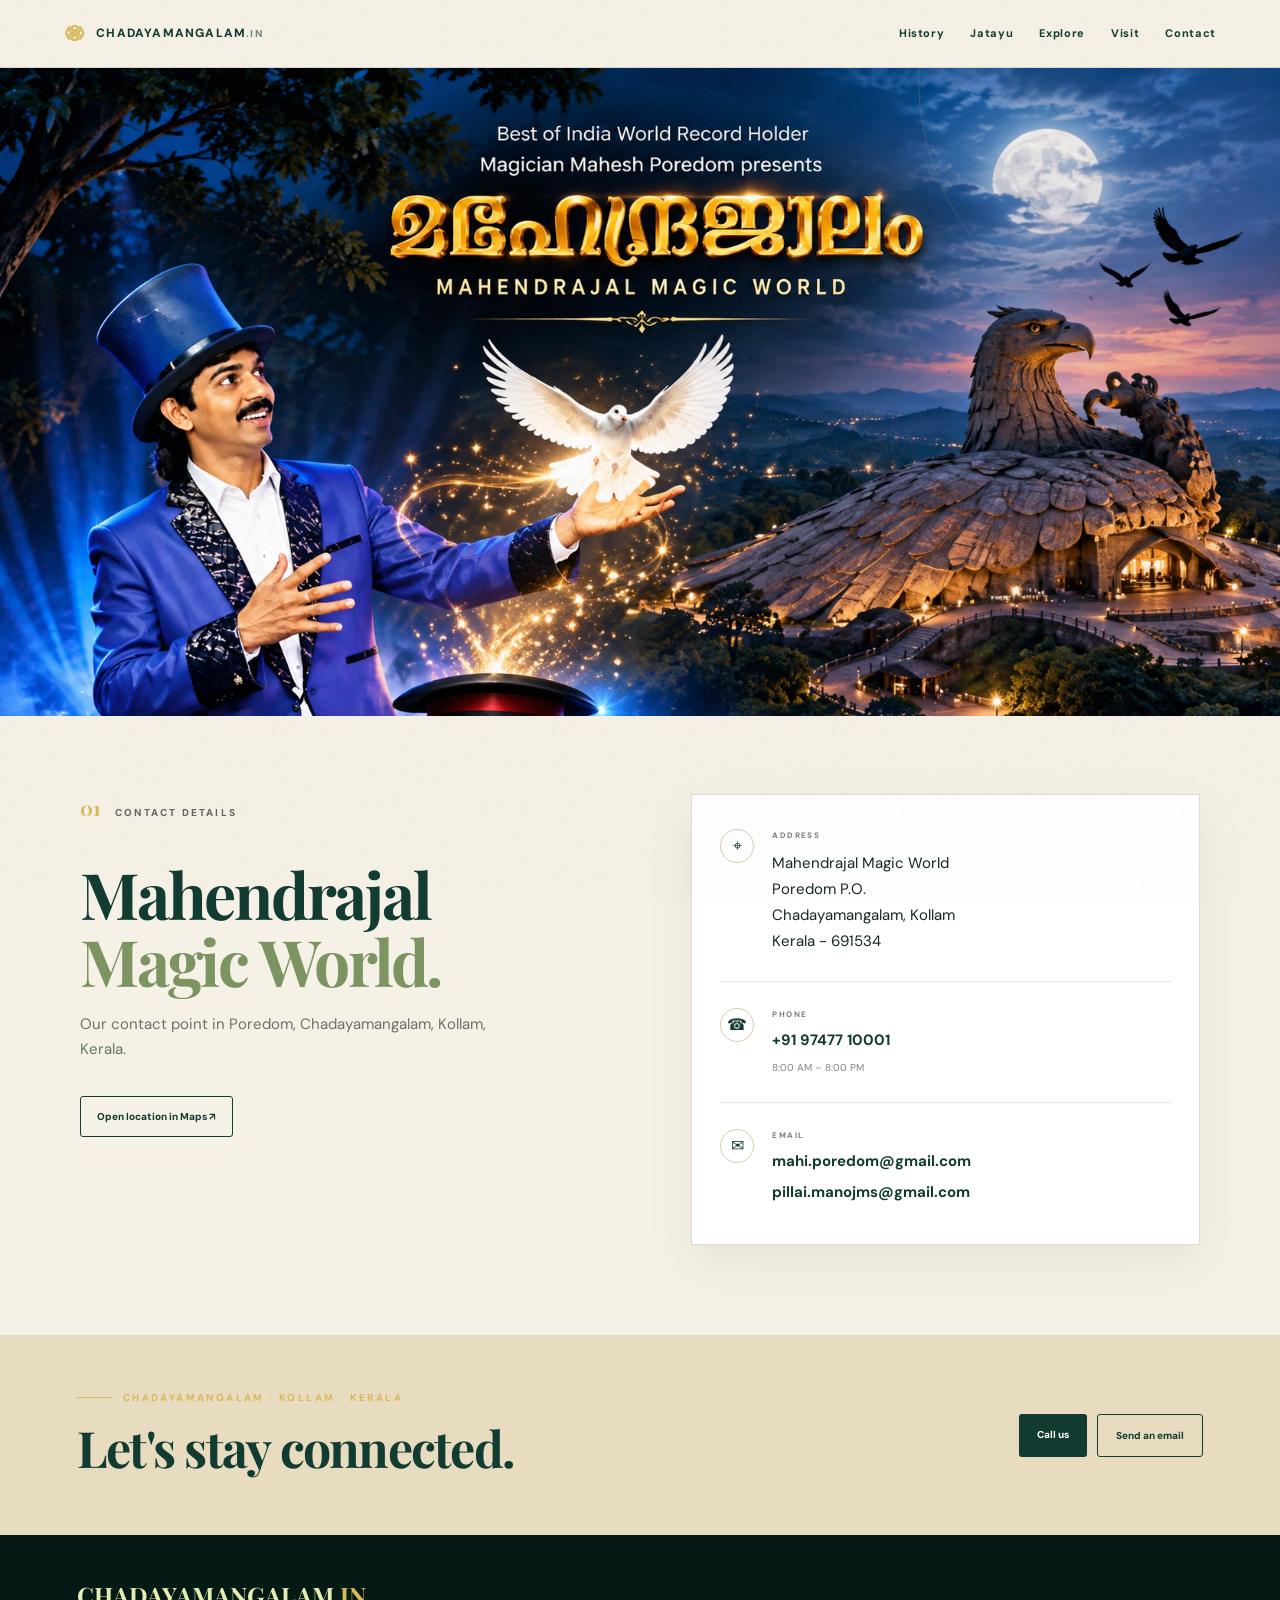
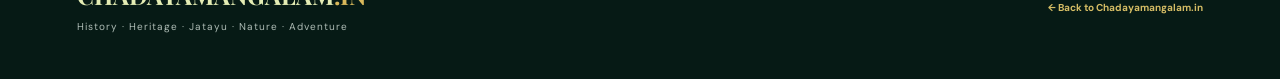
==== commit d484adb5: "Add files via upload" ====
--- a/contact.html
+++ b/contact.html
@@ -24,12 +24,12 @@
 </header>
 
 <main class="contact-page">
-  <section class="contact-hero">
-    <div class="contact-hero-inner">
-      <span class="eyebrow">GET IN TOUCH</span>
-      <h1>Contact <em>Us.</em></h1>
-      <p>Have a question, suggestion or something to share about Chadayamangalam? We'd be happy to hear from you.</p>
-    </div>
+  <section class="contact-hero" aria-label="Mahendrajal Magic World">
+    <picture>
+      <source media="(max-width: 700px)" srcset="assets/contact-hero-mobile.png">
+      <img src="assets/contact-hero-desktop.png" alt="Mahendrajal Magic World magic performance at Jatayu Earth’s Center">
+    </picture>
+    <div class="contact-hero-overlay"><span>CONTACT US</span></div>
   </section>
 
   <section class="section contact-section">
--- a/styles.css
+++ b/styles.css
@@ -162,11 +162,133 @@
 /* ---- Visitor counter ---- */
 /* Visitor counter — custom Chadayamangalam design powered by Stats4U. */
 .visitor-counter{display:flex;align-items:center;gap:12px;margin-left:auto;margin-right:6px;color:var(--green);padding:7px 11px 7px 12px;border:1px solid rgba(18,59,49,.14);border-radius:999px;background:rgba(255,255,255,.58);backdrop-filter:blur(12px);box-shadow:0 7px 22px rgba(18,59,49,.07);white-space:nowrap;transform:translateZ(0)}
-.visitor-total-block,.visitor-live-block{display:flex;align-items:center;gap:7px}.visitor-live-block{min-width:54px}.visitor-caption{font-size:7px;letter-spacing:.14em;font-weight:800;color:#7b837d}.visitor-live-caption{display:flex;align-items:center;gap:4px}.visitor-total,.visitor-live-value{font-variant-numeric:tabular-nums;font-size:16px;line-height:1;font-weight:800;letter-spacing:.02em;color:var(--green);min-width:24px;text-align:right}.visitor-total{min-width:58px}.visitor-counter.is-loading .visitor-total{opacity:.55}.visitor-total.counting{animation:counterSettle .28s ease-out}@keyframes counterSettle{0%{transform:translateY(-2px);opacity:.6}100%{transform:translateY(0);opacity:1}}
-.visitor-divider{width:1px;height:24px;background:rgba(18,59,49,.13)}.visitor-live-dot{width:6px;height:6px;border-radius:50%;background:#27a66f;box-shadow:0 0 0 0 rgba(39,166,111,.45);animation:livePulse 1.8s infinite}.visitor-live-source{display:block;width:auto;height:20px;max-width:48px;object-fit:contain}.visitor-live-value{font-size:15px;min-width:12px}.visitor-live-value[hidden],.visitor-live-source[hidden]{display:none}@keyframes livePulse{0%,100%{box-shadow:0 0 0 0 rgba(39,166,111,.38)}50%{box-shadow:0 0 0 5px rgba(39,166,111,0)}}
-@media(max-width:980px){.visitor-counter{margin-right:10px;gap:8px}.visitor-caption{font-size:6px}.visitor-total{font-size:14px}.visitor-live-source{height:18px;max-width:42px}.visitor-live-block{gap:5px}}
-@media(max-width:800px){.visitor-counter{position:absolute;right:58px;top:9px;margin:0;padding:6px 8px 6px 10px;background:rgba(255,255,255,.82)}.visitor-total{font-size:13px;min-width:52px}.visitor-live-source{height:16px;max-width:38px}.visitor-live-value{font-size:13px}.visitor-divider{height:20px}.nav{top:62px}}
-@media(max-width:520px){.visitor-counter{right:50px;top:10px;gap:6px}.visitor-caption{letter-spacing:.1em}.visitor-total{font-size:12px;min-width:45px}.visitor-live-block{min-width:40px}.visitor-live-source{height:15px;max-width:34px}}
-@media(prefers-reduced-motion:reduce){.visitor-total.counting{animation:none}.visitor-live-dot{animation:none}}
+.visitor-total-block,.visitor-live-block{display:flex;align-items:center;gap:7px}.visitor-live-block{min-width:54px}.visitor-caption{font-size:7px;letter-spacing:.14em;font-weight:800;color:#7b837d}.visitor-total,.visitor-live-value{font-variant-numeric:tabular-nums;font-size:16px;line-height:1;font-weight:800;letter-spacing:.02em;color:var(--green);min-width:24px;text-align:right}.visitor-total{min-width:58px}.visitor-counter.is-loading .visitor-total{opacity:.55}.visitor-total.counting{animation:counterSettle .28s ease-out}@keyframes counterSettle{0%{transform:translateY(-2px);opacity:.6}100%{transform:translateY(0);opacity:1}}
+.visitor-divider{width:1px;height:24px;background:rgba(18,59,49,.13)}.visitor-live-value{font-variant-numeric:tabular-nums;font-size:16px;line-height:1;font-weight:800;letter-spacing:.02em;color:var(--green);min-width:24px;text-align:right}.visitor-live-value[hidden],.visitor-live-source[hidden]{display:none}@keyframes livePulse{0%,100%{box-shadow:0 0 0 0 rgba(39,166,111,.38)}50%{box-shadow:0 0 0 5px rgba(39,166,111,0)}}
+@media(max-width:980px){.visitor-counter{margin-right:10px;gap:8px}.visitor-caption{font-size:6px}.visitor-total{font-size:14px}.visitor-live-block{gap:5px}}
+@media(max-width:800px){.visitor-counter{position:absolute;right:58px;top:9px;margin:0;padding:6px 8px 6px 10px;background:rgba(255,255,255,.82)}.visitor-total{font-size:13px;min-width:52px}.visitor-live-value{font-variant-numeric:tabular-nums;font-size:16px;line-height:1;font-weight:800;letter-spacing:.02em;color:var(--green);min-width:24px;text-align:right}.visitor-divider{height:20px}.nav{top:62px}}
+@media(max-width:520px){.visitor-counter{right:50px;top:10px;gap:6px}.visitor-caption{letter-spacing:.1em}.visitor-total{font-size:12px;min-width:45px}.visitor-live-block{min-width:40px}}
+@media(prefers-reduced-motion:reduce){.visitor-total.counting{animation:none}}
 
 .stats4u-engine{position:absolute;width:1px;height:1px;overflow:hidden;opacity:0;pointer-events:none;left:-10000px;top:auto}
+
+/* ---- Mobile fixes v11.1 ---- */
+html,body{overflow-x:hidden}
+.jatayu-section.section{padding-inline:max(6vw,calc((100vw - 1120px)/2))}
+@media(max-width:900px){
+  .jatayu-section.section{padding-inline:6vw;padding-block:70px}
+  .jatayu-copy,.jatayu-photo,.story-more{min-width:0}
+  .jatayu-copy>p,.story-more{max-width:100%}
+  .image-strip{margin-inline:-6vw;padding-inline:6vw;scroll-padding-inline:6vw}
+  .timeline{margin-top:60px}
+}
+@media(max-width:560px){
+  h1{font-size:11.2vw;letter-spacing:-.04em;max-width:100%}
+  h2{font-size:clamp(36px,11vw,52px);overflow-wrap:break-word}
+  .hero-ml{font-size:19vw;left:6vw;right:auto;bottom:auto;top:90px;transform:none!important}
+  .hero-content>p{font-size:16px}
+  .jatayu-photo img{height:300px}
+}
+
+
+@media(max-width:560px){
+  .hero-ml{
+    right:2vw;
+    bottom:10vh;
+    max-width:94vw;
+    font-size:clamp(54px,15vw,92px);
+    line-height:1;
+    white-space:nowrap;
+    overflow:visible;
+    -webkit-text-stroke:1px rgba(217,185,91,.38);
+  }
+}
+
+/* Contact page — Mahendrajal Magic World hero */
+.contact-hero{
+  position:relative;
+  width:100%;
+  height:min(62vh,620px);
+  min-height:380px;
+  overflow:hidden;
+  background:#07101b;
+}
+.contact-hero picture,
+.contact-hero img{
+  display:block;
+  width:100%;
+  height:100%;
+}
+.contact-hero img{
+  object-fit:cover;
+  object-position:center center;
+}
+.contact-hero-overlay{
+  position:absolute;
+  left:clamp(18px,5vw,72px);
+  bottom:clamp(18px,4vw,48px);
+  padding:9px 15px;
+  border:1px solid rgba(255,255,255,.28);
+  border-radius:999px;
+  background:rgba(5,14,24,.45);
+  backdrop-filter:blur(8px);
+  color:#fff;
+  font-size:11px;
+  font-weight:800;
+  letter-spacing:.18em;
+}
+@media(max-width:700px){
+  .contact-hero{
+    height:auto;
+    min-height:0;
+    aspect-ratio:2 / 3;
+  }
+  .contact-hero img{
+    object-fit:cover;
+    object-position:center top;
+  }
+  .contact-hero-overlay{
+    left:14px;
+    bottom:14px;
+    font-size:9px;
+    padding:7px 11px;
+  }
+}
+
+
+
+
+/* Contact hero — final V3.1 composition */
+.contact-hero{
+  position:relative!important;
+  width:100%!important;
+  height:min(72vh,720px)!important;
+  min-height:500px!important;
+  overflow:hidden!important;
+  background:#07101b!important;
+}
+.contact-hero picture{
+  display:block!important;
+  width:100%!important;
+  height:100%!important;
+}
+.contact-hero img{
+  display:block!important;
+  width:100%!important;
+  height:100%!important;
+  object-fit:cover!important;
+  object-position:center 42%!important;
+}
+.contact-hero .contact-hero-overlay{
+  display:none!important;
+}
+@media(max-width:700px){
+  .contact-hero{
+    height:auto!important;
+    min-height:0!important;
+    aspect-ratio:2 / 3!important;
+  }
+  .contact-hero img{
+    object-fit:cover!important;
+    object-position:center top!important;
+  }
+}
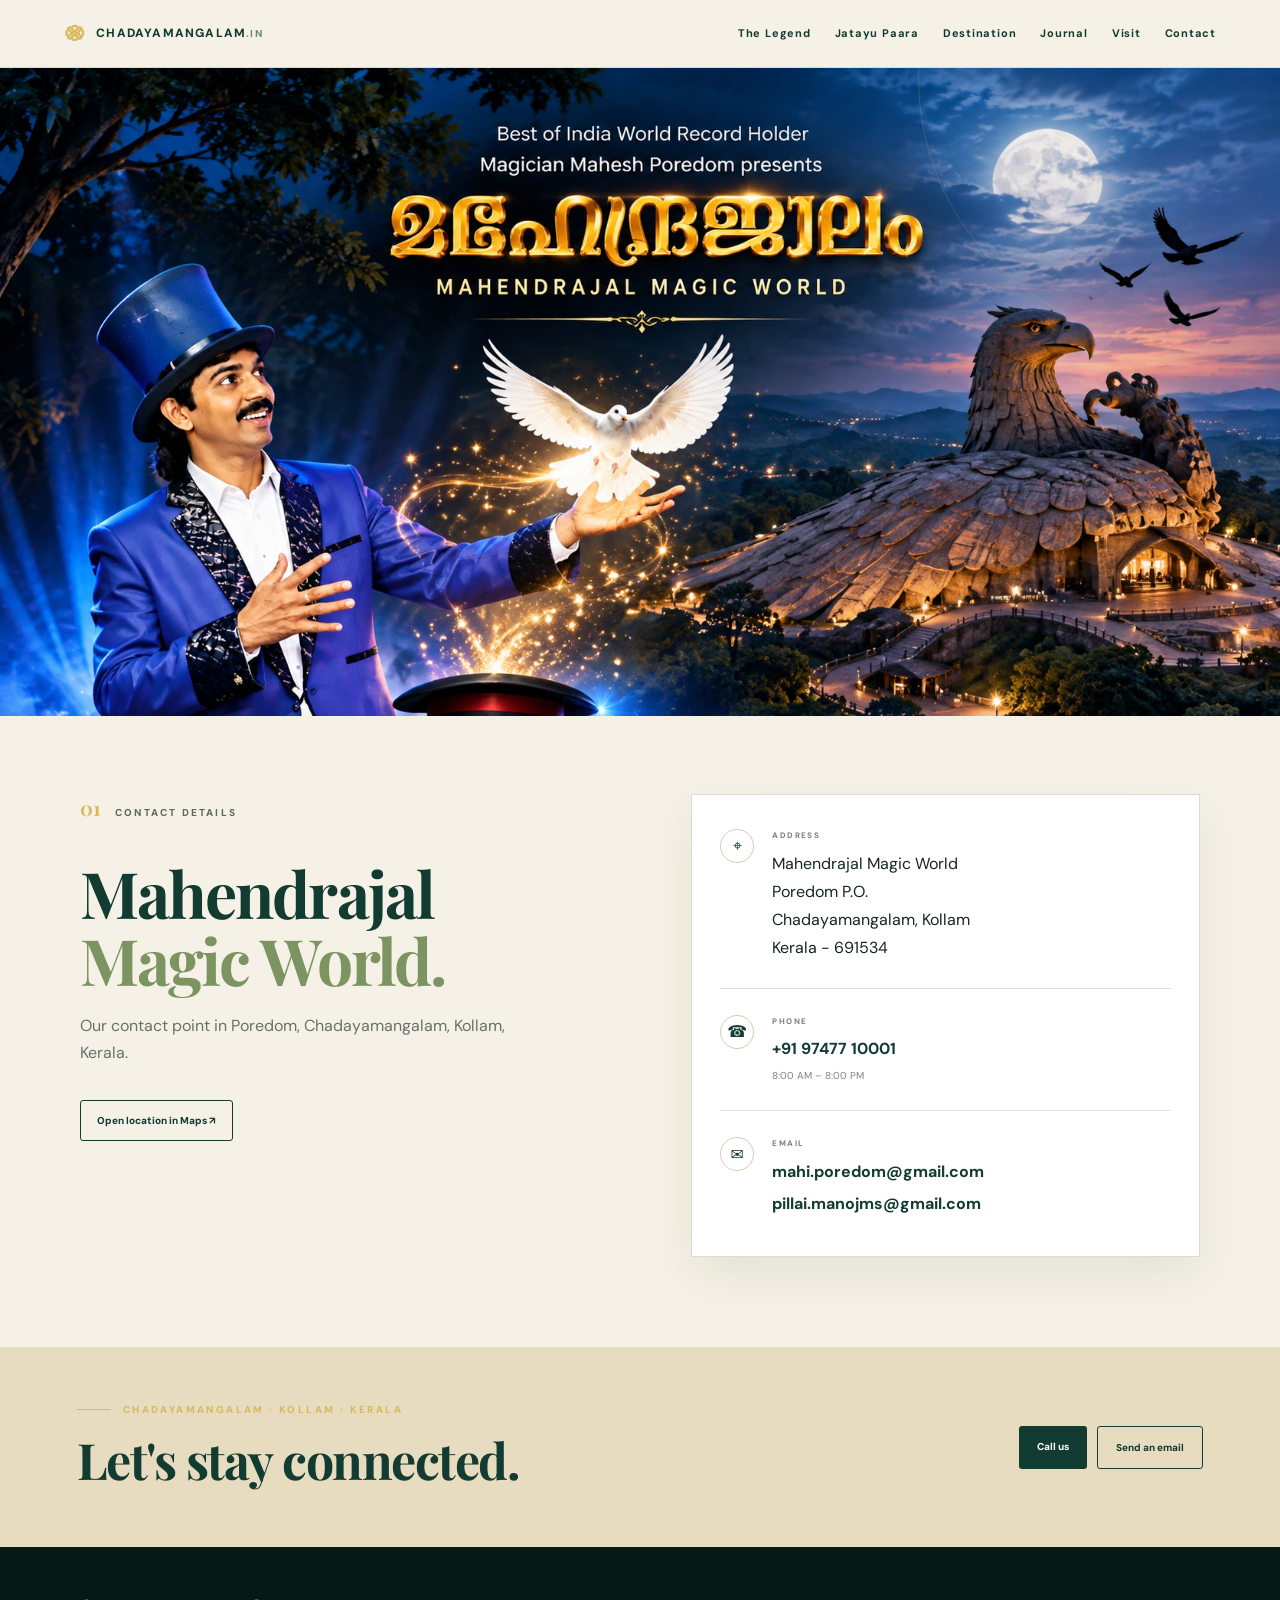
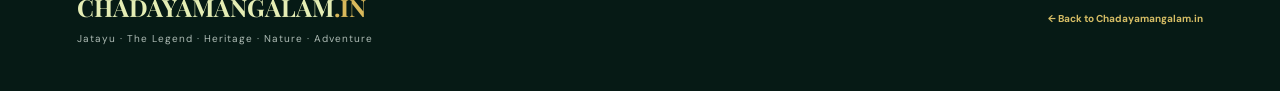
==== commit b3868070: "Add files via upload" ====
--- a/contact.html
+++ b/contact.html
@@ -8,6 +8,7 @@
 <link rel="preconnect" href="https://fonts.googleapis.com">
 <link rel="preconnect" href="https://fonts.gstatic.com" crossorigin>
 <link href="https://fonts.googleapis.com/css2?family=DM+Sans:wght@400;500;600;700&family=Playfair+Display:ital,wght@0,600;0,700;0,800;1,600;1,700&family=Noto+Serif+Malayalam:wght@500;700&display=swap" rel="stylesheet">
+<link rel="canonical" href="https://chadayamangalam.in/contact.html">
 <link rel="stylesheet" href="styles.css">
 </head>
 <body>
@@ -15,9 +16,10 @@
   <a class="logo" href="index.html"><span class="logo-symbol">𑁍</span><span>CHADAYAMANGALAM<small>.IN</small></span></a>
   <button class="menu-btn" aria-label="Open navigation" aria-expanded="false">☰</button>
   <nav class="nav">
-    <a href="index.html#history">History</a>
-    <a href="index.html#jatayu">Jatayu</a>
-    <a href="index.html#explore">Explore</a>
+    <a href="index.html#legend">The Legend</a>
+    <a href="index.html#jatayu-paara">Jatayu Paara</a>
+    <a href="index.html#destination">Destination</a>
+    <a href="index.html#journal">Journal</a>
     <a href="index.html#visit">Visit</a>
     <a href="contact.html">Contact</a>
   </nav>
@@ -72,7 +74,7 @@
 </main>
 
 <footer>
-  <div><strong>CHADAYAMANGALAM<span>.IN</span></strong><p>History · Heritage · Jatayu · Nature · Adventure</p></div>
+  <div><strong>CHADAYAMANGALAM<span>.IN</span></strong><p>Jatayu · The Legend · Heritage · Nature · Adventure</p></div>
   <div class="footer-right"><a class="footer-contact" href="index.html">← Back to Chadayamangalam.in</a></div>
 </footer>
 
--- a/styles.css
+++ b/styles.css
@@ -1,105 +1,224 @@
-:root{--green:#123b31;--deep:#061a15;--cream:#f6f1e6;--sand:#e8dcc0;--gold:#d9b95b;--ink:#172720;--muted:#66726b;--line:#d8d1bf;--moss:#7c9462;--clay:#b5542f}
-*{box-sizing:border-box}html{scroll-behavior:smooth}
-body{margin:0;background:var(--cream);color:var(--ink);font:15px/1.7 "DM Sans",sans-serif;-webkit-font-smoothing:antialiased}
-body:before{content:"";position:fixed;inset:0;z-index:200;pointer-events:none;opacity:.05;background-image:url("data:image/svg+xml,%3Csvg xmlns='http://www.w3.org/2000/svg' width='140' height='140'%3E%3Cfilter id='n'%3E%3CfeTurbulence baseFrequency='.9' numOctaves='2'/%3E%3C/filter%3E%3Crect width='140' height='140' filter='url(%23n)'/%3E%3C/svg%3E")}
-h1,h2,h3{font-family:"Playfair Display",serif;line-height:1;letter-spacing:-.035em;margin:0}
+/* Chadayamangalam.in — Version 4
+   Jatayu is the soul. Chadayamangalam is the destination. */
+:root{--green:#123b31;--deep:#061a15;--cream:#f6f1e6;--sand:#e8dcc0;--gold:#d9b95b;--ink:#172720;--muted:#66726b;--line:#d8d1bf;--moss:#7c9462;--clay:#b5542f;--ember:#e08a4a}
+*{box-sizing:border-box}
+html{scroll-behavior:smooth;scroll-padding-top:80px}
+body{margin:0;background:var(--cream);color:var(--ink);font:16px/1.7 "DM Sans",system-ui,sans-serif;-webkit-font-smoothing:antialiased;overflow-x:clip}
+img{max-width:100%}
+h1,h2,h3{font-family:"Playfair Display",Georgia,serif;line-height:1.02;letter-spacing:-.03em;margin:0}
 .ml{font-family:"Noto Serif Malayalam",serif}
-.topbar{height:68px;position:fixed;inset:0 0 auto;z-index:90;padding:0 max(5vw,24px);display:flex;align-items:center;gap:14px;transition:.4s;color:#fff}
-.topbar.solid{background:rgba(246,241,230,.92);backdrop-filter:blur(16px);border-bottom:1px solid rgba(18,59,49,.12);color:var(--green)}
+a{color:inherit}
+:focus-visible{outline:2px solid var(--gold);outline-offset:3px}
+.skip{position:absolute;left:-999px;top:8px;background:var(--gold);color:var(--deep);padding:10px 16px;border-radius:6px;z-index:500;font-weight:700}.skip:focus{left:12px}
+
+/* ---------- Header ---------- */
+.topbar{height:68px;position:fixed;inset:0 0 auto;z-index:90;padding:0 max(5vw,24px);display:flex;align-items:center;gap:14px;transition:background .4s,color .4s,border-color .4s;color:#fff;border-bottom:1px solid transparent}
+.topbar.solid{background:rgba(246,241,230,.93);backdrop-filter:blur(16px);border-bottom-color:rgba(18,59,49,.12);color:var(--green)}
 .logo{margin-right:auto;display:flex;align-items:center;gap:9px;color:inherit;text-decoration:none;font-weight:800;font-size:12px;letter-spacing:.1em}.logo-symbol{font-size:22px;color:var(--gold)}.logo small{font-size:10px;opacity:.6}
-.nav{display:flex;gap:26px}.nav a{font-size:11px;font-weight:700;letter-spacing:.06em;text-decoration:none;color:inherit;position:relative;padding:4px 0}
-.nav a:after{content:"";position:absolute;left:0;bottom:0;height:1px;width:100%;background:var(--gold);transform:scaleX(0);transform-origin:left;transition:.35s}.nav a:hover:after{transform:scaleX(1)}
+.nav{display:flex;gap:24px}.nav a{font-size:11px;font-weight:700;letter-spacing:.07em;text-decoration:none;color:inherit;position:relative;padding:4px 0}
+.nav a:after{content:"";position:absolute;left:0;bottom:0;height:1px;width:100%;background:var(--gold);transform:scaleX(0);transform-origin:left;transition:.35s}.nav a:hover:after,.nav a.active:after{transform:scaleX(1)}
 .menu-btn{display:none;border:0;background:transparent;color:inherit;font-size:22px;cursor:pointer}
-.scroll-progress{position:fixed;top:0;left:0;width:100%;height:3px;z-index:120;pointer-events:none}.scroll-progress span{display:block;height:100%;transform:scaleX(0);transform-origin:left;background:linear-gradient(90deg,var(--gold),var(--clay))}
-/* HERO */
-.hero{height:100vh;min-height:620px;position:relative;overflow:hidden;color:#fff;isolation:isolate;background:#10251f}
-.hero-video{position:absolute;inset:0;width:100%;height:100%;object-fit:cover;z-index:-2;transform:scale(1.08);filter:saturate(.95) contrast(1.05)}
-.hero-overlay{position:absolute;inset:0;z-index:-1;background:radial-gradient(ellipse at 20% 70%,rgba(3,19,16,.82),transparent 65%),linear-gradient(0deg,rgba(3,19,16,.85),transparent 55%),linear-gradient(180deg,rgba(3,19,16,.55),transparent 28%)}
-.hero-ml{position:absolute;right:-1vw;bottom:9vh;font-size:clamp(90px,17vw,250px);line-height:1;color:transparent;-webkit-text-stroke:1px rgba(217,185,91,.38);white-space:nowrap;pointer-events:none;user-select:none}
-.hero-content{width:min(1120px,88vw);height:100%;margin:auto;display:flex;flex-direction:column;justify-content:flex-end;padding-bottom:17vh}
+.scroll-progress{position:fixed;top:0;left:0;width:100%;height:3px;z-index:120;pointer-events:none}.scroll-progress span{display:block;height:100%;transform:scaleX(0);transform-origin:left;background:linear-gradient(90deg,var(--gold),var(--ember))}
+
+/* ---------- Shared ---------- */
+.wrap{width:min(1160px,88vw);margin:auto}
+.section{width:min(1120px,88vw);margin:auto;padding:100px 0}
 .eyebrow{font-size:10px;letter-spacing:.24em;text-transform:uppercase;font-weight:800;color:var(--gold);display:flex;align-items:center;gap:12px}.eyebrow:before{content:"";width:34px;height:1px;background:currentColor}
-h1{font-size:clamp(54px,9.5vw,138px);margin:16px 0 20px}h1 span{color:var(--gold)}
-.hero-content>p{max-width:520px;font-size:18px;color:#dfe8e2;margin:0}
-.hero-buttons{display:flex;gap:12px;margin-top:30px;flex-wrap:wrap}
-.button{padding:14px 24px;border-radius:100px;text-decoration:none;font-size:12px;font-weight:800;letter-spacing:.04em;transition:.3s}
+.dark-eyebrow{color:var(--clay)}
+.chapter-top{display:flex;justify-content:space-between;align-items:center;border-bottom:1px solid var(--line);padding-bottom:12px;margin-bottom:54px;gap:16px}
+.chapter-top>div{display:flex;gap:12px;align-items:center}
+.number,.chapter-num{font:700 20px "Playfair Display";color:var(--gold)}
+.label{font-size:10px;font-weight:800;letter-spacing:.22em;color:#5c6962}
+.section-note{font-size:10px;color:#8a918c;text-align:right}
+.on-dark .chapter-top,.chapter-top.light-line{border-bottom-color:rgba(255,255,255,.16)}.on-dark .label{color:#a9b8b1}.on-dark .section-note{color:#7f9189}
+h2{font-size:clamp(38px,5.2vw,70px)}h2 em{color:var(--moss);font-style:italic}.on-dark h2 em{color:var(--gold)}
+.lede{font-size:18px;color:#4d5a54;max-width:60ch}.on-dark .lede{color:#bfcac4}
+.button{display:inline-block;padding:14px 24px;border-radius:100px;text-decoration:none;font-size:12px;font-weight:800;letter-spacing:.04em;transition:.3s}
 .button-gold{background:var(--gold);color:var(--deep)}.button-gold:hover{background:#fff;transform:translateY(-3px)}
 .button-glass{color:#fff;border:1px solid rgba(255,255,255,.5);backdrop-filter:blur(6px)}.button-glass:hover{background:rgba(255,255,255,.15)}
+.button-dark{background:var(--green);color:#fff}.button-dark:hover{background:var(--deep);transform:translateY(-3px)}
+.text-link{display:inline-block;margin-top:10px;color:var(--green);font-weight:800;font-size:12px;text-decoration:none;border-bottom:1px solid var(--gold);padding-bottom:2px}
+.reveal-on-scroll{opacity:0;transform:translateY(40px);transition:opacity .9s ease,transform .9s cubic-bezier(.2,.7,.2,1)}.reveal-on-scroll.is-visible{opacity:1;transform:none}
+
+/* ---------- Hero ---------- */
+.hero{height:100vh;min-height:640px;position:relative;overflow:hidden;color:#fff;isolation:isolate;background:#10251f}
+.hero-video{position:absolute;inset:0;width:100%;height:100%;object-fit:cover;z-index:-2;transform:scale(1.08);filter:saturate(.95) contrast(1.05)}
+.hero-overlay{position:absolute;inset:0;z-index:-1;background:radial-gradient(ellipse at 20% 70%,rgba(3,19,16,.85),transparent 65%),linear-gradient(0deg,rgba(3,19,16,.88),transparent 58%),linear-gradient(180deg,rgba(3,19,16,.55),transparent 28%)}
+.hero-ml{position:absolute;right:-1vw;bottom:9vh;font-size:clamp(90px,17vw,250px);line-height:1;color:transparent;-webkit-text-stroke:1px rgba(217,185,91,.38);white-space:nowrap;pointer-events:none;user-select:none}
+.hero-content{width:min(1160px,88vw);height:100%;margin:auto;display:flex;flex-direction:column;justify-content:flex-end;padding-bottom:15vh}
+.hero h1{font-size:clamp(46px,8.6vw,124px);margin:16px 0 20px;letter-spacing:-.04em}
+.hero h1 em{display:block;color:var(--gold);font-size:.52em;letter-spacing:-.02em;margin-top:.12em}
+.hero-content>p{max-width:560px;font-size:18px;color:#dfe8e2;margin:0}
+.hero-buttons{display:flex;gap:12px;margin-top:30px;flex-wrap:wrap}
+.hero-news{align-self:flex-start;display:inline-flex;align-items:center;gap:10px;margin-bottom:22px;padding:8px 16px 8px 10px;border-radius:100px;background:rgba(6,26,21,.55);border:1px solid rgba(217,185,91,.45);backdrop-filter:blur(10px);color:#fff;text-decoration:none;font-size:12px;font-weight:600;transition:.3s}
+.hero-news:hover{border-color:var(--gold);background:rgba(6,26,21,.8)}
+.hero-news b{background:var(--gold);color:var(--deep);font-size:9px;letter-spacing:.14em;padding:4px 9px;border-radius:100px}
 .hero-bottom{position:absolute;bottom:22px;left:6vw;right:6vw;display:flex;justify-content:space-between;font-size:9px;letter-spacing:.2em;color:#cdd8d2}
-.hero-bottom i{display:inline-block;width:1px;height:26px;background:var(--gold);vertical-align:middle;margin-left:10px;animation:drip 1.8s infinite}@keyframes drip{0%{transform:scaleY(0);transform-origin:top}50%{transform:scaleY(1);transform-origin:top}51%{transform-origin:bottom}100%{transform:scaleY(0);transform-origin:bottom}}
-/* MARQUEE */
+.hero-bottom i{display:inline-block;width:1px;height:26px;background:var(--gold);vertical-align:middle;margin-left:10px;animation:drip 1.8s infinite}
+@keyframes drip{0%{transform:scaleY(0);transform-origin:top}50%{transform:scaleY(1);transform-origin:top}51%{transform-origin:bottom}100%{transform:scaleY(0);transform-origin:bottom}}
 .marquee{background:var(--deep);color:var(--gold);overflow:hidden;white-space:nowrap;padding:16px 0;border-block:1px solid rgba(217,185,91,.25)}
-.marquee div{display:inline-block;animation:slide 40s linear infinite;font:italic 600 22px "Playfair Display",serif}.marquee span{margin:0 26px}.marquee em{color:#fff;opacity:.35;font-style:normal}
+.marquee div{display:inline-block;animation:slide 45s linear infinite;font:italic 600 22px "Playfair Display",serif}.marquee span{margin:0 26px}.marquee em{color:#fff;opacity:.35;font-style:normal}
 @keyframes slide{to{transform:translateX(-50%)}}
-/* SECTIONS */
-.section{width:min(1120px,88vw);margin:auto;padding:100px 0}
-.section-top{display:flex;justify-content:space-between;align-items:center;border-bottom:1px solid var(--line);padding-bottom:12px;margin-bottom:46px}.section-top>div{display:flex;gap:12px;align-items:center}
-.number{font:700 20px "Playfair Display";color:var(--gold)}.label{font-size:10px;font-weight:800;letter-spacing:.22em;color:#5c6962}.section-note{font-size:10px;color:#8a918c}
-h2{font-size:clamp(42px,5.4vw,72px)}h2 em{color:var(--moss);font-style:italic}
-.history-intro{display:grid;grid-template-columns:1fr 1fr;gap:7vw}.text{color:#58645e}.text p{margin:0 0 16px;max-width:560px}.text strong{color:var(--green)}
-.text p:first-child:first-letter{float:left;font:700 64px/.8 "Playfair Display";color:var(--green);padding:8px 10px 0 0}
-.place-highlight{display:grid;grid-template-columns:repeat(4,1fr);margin-top:56px;gap:14px}
-.place-highlight div{padding:22px;background:#fff;border:1px solid var(--line);border-radius:4px;transition:.4s;position:relative;overflow:hidden}
-.place-highlight div:before{content:"";position:absolute;left:0;top:0;height:3px;width:100%;background:var(--gold);transform:scaleX(0);transform-origin:left;transition:.5s}.place-highlight div:hover:before{transform:scaleX(1)}.place-highlight div:hover{transform:translateY(-5px);box-shadow:0 16px 34px rgba(18,59,49,.1)}
-.place-highlight b{display:block;font-size:11px;letter-spacing:.1em;color:var(--green)}.place-highlight span{display:block;font-size:12px;color:#7b837d;margin-top:5px}
-/* JATAYU */
-.jatayu-section{width:100%;max-width:none;background:radial-gradient(ellipse at 85% 0,#0f3329,var(--deep) 60%);color:#fff;padding-inline:max(6vw,calc((100vw - 1120px)/2))}
-.light-line{border-color:rgba(255,255,255,.14)}.light-line .label,.light-line .section-note{color:#aab9b2}
-.jatayu-layout{display:grid;grid-template-columns:1fr 1.05fr;gap:6vw;align-items:center}
-.jatayu-copy h2{margin:14px 0 24px}.jatayu-copy h2 em{color:var(--gold)}.jatayu-copy>p{color:#bfcac4;max-width:540px}
-.jatayu-photo{margin:0;position:relative}.jatayu-photo:before{content:"";position:absolute;inset:18px -18px -18px 18px;border:1px solid var(--gold);border-radius:6px;opacity:.5}
-.jatayu-photo img{position:relative;display:block;width:100%;height:480px;object-fit:cover;border-radius:6px;box-shadow:0 30px 60px rgba(0,0,0,.4)}
-.jatayu-photo figcaption{position:absolute;left:16px;bottom:14px;font-size:9px;letter-spacing:.16em;text-transform:uppercase;color:#fff;text-shadow:0 1px 6px #000}
-.story-toggle{margin-top:14px;background:transparent;border:1px solid rgba(255,255,255,.3);color:#fff;padding:11px 18px;font:700 11px "DM Sans";cursor:pointer;border-radius:100px;transition:.3s}.story-toggle:hover{border-color:var(--gold)}.story-toggle span{color:var(--gold);margin-left:10px}
-.story-more{display:none;border-left:2px solid var(--gold);padding-left:16px;margin-top:18px;color:#aebdb6}.story-more.open{display:block}
-/* TIMELINE */
-.timeline{display:grid;grid-template-columns:repeat(4,1fr);gap:0;margin-top:90px;position:relative}
-.timeline:before{content:"";position:absolute;top:7px;left:0;right:0;height:1px;background:rgba(217,185,91,.4)}
-.timeline div{padding:34px 22px 0 0;position:relative}.timeline div:before{content:"";position:absolute;top:0;left:0;width:15px;height:15px;border-radius:50%;background:var(--deep);border:2px solid var(--gold);transition:.4s}.timeline div:hover:before{background:var(--gold);transform:scale(1.35)}
-.timeline small{font:italic 700 13px "Playfair Display";color:var(--gold)}.timeline h3{font-size:22px;margin:6px 0 8px;color:#fff}.timeline p{margin:0;font-size:13px;color:#a9b8b1}
-/* GALLERY */
-.image-strip{display:flex;gap:14px;margin-top:80px;overflow-x:auto;scroll-snap-type:x mandatory;padding-bottom:14px;scrollbar-width:thin;scrollbar-color:var(--gold) transparent}
-.gallery-card{flex:0 0 clamp(250px,30vw,380px);height:300px;border:0;padding:0;position:relative;overflow:hidden;cursor:zoom-in;border-radius:6px;scroll-snap-align:start;background:#102f27}
-.gallery-card img{width:100%;height:100%;object-fit:cover;transition:transform .8s cubic-bezier(.2,.7,.2,1)}.gallery-card:hover img{transform:scale(1.08)}
-.gallery-card:after{content:"";position:absolute;inset:0;background:linear-gradient(0deg,rgba(0,0,0,.7),transparent 50%)}
-.gallery-card span{position:absolute;z-index:2;left:16px;bottom:14px;color:#fff;font-size:10px;letter-spacing:.14em;text-transform:uppercase}
-/* LANDMARK */
-.landmark-wrap{background:var(--sand)}.landmark{padding-block:90px}
-.landmark-main{display:grid;grid-template-columns:1fr 1.1fr;gap:7vw;align-items:center}
-.dark-eyebrow{color:#6b7e55}.landmark h2{margin:12px 0 20px}.landmark p{max-width:480px;color:#5f675f}
-.text-link{display:inline-block;margin-top:10px;color:var(--green);font-weight:800;font-size:12px;text-decoration:none;border-bottom:1px solid var(--gold);padding-bottom:2px}
-.stats-grid{display:grid;grid-template-columns:1fr 1fr;gap:14px}
-.stats-grid div{padding:26px 22px;background:var(--cream);border-radius:6px;transition:.4s}.stats-grid div:hover{background:var(--green);transform:translateY(-4px)}.stats-grid div:hover strong{color:var(--gold)}.stats-grid div:hover span{color:#b5c5bd}
+
+/* ---------- Spotlight ---------- */
+.spotlight-grid{display:grid;grid-template-columns:1.15fr .85fr;gap:6vw;align-items:start}
+.spotlight h2{margin:16px 0 26px}
+.spotlight .lede{margin:0 0 16px}
+.note-box{margin-top:26px;padding:16px 18px;border-left:3px solid var(--gold);background:#fff;font-size:13px;color:#56635c;border-radius:0 6px 6px 0}
+.note-box strong{color:var(--green)}
+.quick-answers{display:grid;gap:14px}
+.qa{display:block;text-decoration:none;padding:22px 24px;background:#fff;border:1px solid var(--line);border-radius:6px;position:relative;overflow:hidden;transition:.4s}
+.qa:before{content:"";position:absolute;left:0;top:0;height:100%;width:3px;background:var(--gold);transform:scaleY(0);transform-origin:top;transition:.5s}
+.qa:hover{transform:translateY(-4px);box-shadow:0 16px 34px rgba(18,59,49,.1)}.qa:hover:before{transform:scaleY(1)}
+.qa small{font-size:9px;letter-spacing:.2em;font-weight:800;color:var(--clay)}
+.qa b{display:block;font:700 21px/1.2 "Playfair Display",serif;color:var(--green);margin:6px 0 6px}
+.qa span{font-size:13px;color:#68736d;display:block}
+
+/* ---------- Chapter I · Legend ---------- */
+.on-dark{background:radial-gradient(ellipse at 85% 0,#0f3329,var(--deep) 62%);color:#fff}
+.legend-layout{display:grid;grid-template-columns:.9fr 1.1fr;gap:7vw}
+.legend-head{position:sticky;top:110px;align-self:start}
+.legend-head h2{margin:16px 0 24px}
+.legend-head p{color:#bfcac4;max-width:460px}
+.legend-photo{margin:34px 0 0;position:relative}
+.legend-photo:before{content:"";position:absolute;inset:16px -16px -16px 16px;border:1px solid var(--gold);border-radius:6px;opacity:.45}
+.legend-photo img{position:relative;display:block;width:100%;height:340px;object-fit:cover;border-radius:6px}
+.legend-photo figcaption{font-size:10px;letter-spacing:.14em;text-transform:uppercase;color:#9fb0a8;margin-top:12px}
+.legend-steps{position:relative;padding-left:44px}
+.legend-steps:before{content:"";position:absolute;left:11px;top:8px;bottom:8px;width:1px;background:linear-gradient(var(--gold),rgba(217,185,91,.08))}
+.step{position:relative;padding:0 0 56px}.step:last-child{padding-bottom:0}
+.step:before{content:"";position:absolute;left:-41px;top:6px;width:15px;height:15px;border-radius:50%;background:var(--deep);border:2px solid var(--gold);transition:.4s}
+.step:hover:before{background:var(--gold);transform:scale(1.3)}
+.step small{font:italic 700 14px "Playfair Display";color:var(--gold)}
+.step h3{font-size:clamp(26px,3vw,36px);margin:6px 0 12px;color:#fff}
+.step p{margin:0;color:#aebdb6;max-width:52ch}
+.step .rock{color:#e9dfb8}
+.legend-quote{margin:60px 0 0 44px;padding:26px 28px;border:1px solid rgba(217,185,91,.28);border-radius:8px;background:rgba(255,255,255,.03);font:italic 600 22px/1.4 "Playfair Display",serif;color:#f1e8c6}
+.legend-quote span{display:block;font:600 10px "DM Sans";letter-spacing:.18em;text-transform:uppercase;color:#8ea199;margin-top:14px}
+
+/* ---------- Chapter II · Jatayu Paara ---------- */
+.paara-hero{position:relative;margin:0 0 50px;border-radius:10px;overflow:hidden;box-shadow:0 30px 70px rgba(18,59,49,.22)}
+.paara-hero img{display:block;width:100%;height:min(62vh,560px);object-fit:cover}
+.paara-hero:after{content:"";position:absolute;inset:0;background:linear-gradient(0deg,rgba(3,19,16,.72),transparent 55%)}
+.paara-hero figcaption{position:absolute;left:clamp(20px,4vw,44px);bottom:clamp(20px,4vw,40px);z-index:1;color:#fff;max-width:560px}
+.paara-hero figcaption b{display:block;font:700 clamp(24px,3.2vw,38px)/1.1 "Playfair Display",serif}.paara-hero figcaption span{font-size:13px;color:#d6e0da}
+.paara-intro{display:grid;grid-template-columns:1fr 1fr;gap:6vw;align-items:start;margin-bottom:56px}
+.paara-intro h2{margin-top:14px}
+.paara-intro p{margin:0 0 16px;color:#56635c}
+.stats-grid{display:grid;grid-template-columns:repeat(4,1fr);gap:14px;margin-bottom:56px}
+.stats-grid div{padding:26px 22px;background:#fff;border:1px solid var(--line);border-radius:6px;transition:.4s}.stats-grid div:hover{background:var(--green);transform:translateY(-4px)}.stats-grid div:hover strong{color:var(--gold)}.stats-grid div:hover span{color:#b5c5bd}
 .stats-grid strong{display:block;font:700 54px/1 "Playfair Display";color:var(--green);transition:.4s}.stats-grid span{font-size:10px;text-transform:uppercase;letter-spacing:.09em;color:#73776f}
-/* EXPLORE */
-.explore-head{display:flex;justify-content:space-between;align-items:end;gap:30px;margin-bottom:40px}.explore-head p{max-width:340px;color:var(--muted);margin:0}
-.explore-grid{display:grid;grid-template-columns:repeat(4,1fr);gap:14px}
-.explore-grid article{background:#fff;border:1px solid #e3ddcd;padding:28px 24px;min-height:260px;border-radius:6px;position:relative;overflow:hidden;transition:.45s;display:flex;flex-direction:column}
-.explore-grid article:before{content:"";position:absolute;inset:0;background:var(--green);transform:translateY(100%);transition:.5s cubic-bezier(.2,.7,.2,1);z-index:0}.explore-grid article:hover:before{transform:none}
-.explore-grid article>*{position:relative;z-index:1;transition:color .4s}.explore-grid article:hover h3,.explore-grid article:hover p{color:#fff}
-.icon{font-size:28px;color:var(--gold)}.explore-grid h3{font-size:26px;color:var(--green);margin:auto 0 8px}.explore-grid p{font-size:13px;color:#6c756f;margin:0}
-/* VISIT */
-.visit{padding-bottom:120px}.visit-grid{display:grid;grid-template-columns:1fr 1fr;gap:7vw;align-items:center}.visit h2{margin-bottom:22px}.visit p{color:#5f6a64}
-.visit-card{background:var(--green);color:#fff;padding:30px;border-radius:8px;box-shadow:0 30px 60px rgba(18,59,49,.25)}.visit-card div{padding:14px 0;border-bottom:1px solid rgba(255,255,255,.14)}
-.visit-card small{display:block;color:var(--gold);font-size:9px;letter-spacing:.18em}.visit-card b{display:block;font-size:14px;margin-top:4px}.visit-card a{display:inline-block;margin-top:20px;color:var(--deep);background:var(--gold);padding:12px 20px;border-radius:100px;text-decoration:none;font-size:11px;font-weight:800}
+.experience{display:grid;grid-template-columns:repeat(4,1fr);gap:0;border-top:1px solid var(--line);border-bottom:1px solid var(--line)}
+.experience div{padding:28px 24px 28px 0;border-right:1px solid var(--line)}.experience div:not(:first-child){padding-left:24px}.experience div:last-child{border-right:0}
+.experience h3{font-size:22px;color:var(--green);margin-bottom:8px}.experience p{margin:0;font-size:13px;color:#68736d}
+.experience i{font-style:normal;color:var(--gold);font-size:22px;display:block;margin-bottom:10px}
+.image-strip{display:flex;gap:14px;margin-top:56px;overflow-x:auto;scroll-snap-type:x mandatory;padding-bottom:14px;scrollbar-width:thin;scrollbar-color:var(--gold) transparent}
+.gallery-card{border:0;padding:0;background:none;flex:0 0 min(340px,78vw);scroll-snap-align:start;cursor:zoom-in;position:relative;border-radius:6px;overflow:hidden}
+.gallery-card img{display:block;width:100%;height:240px;object-fit:cover;transition:.7s}.gallery-card:hover img{transform:scale(1.07)}
+.gallery-card span{position:absolute;left:12px;bottom:12px;background:rgba(6,26,21,.7);color:#fff;font-size:10px;letter-spacing:.14em;text-transform:uppercase;padding:6px 11px;border-radius:100px;backdrop-filter:blur(6px)}
+.officialnote{margin-top:30px;font-size:13px;color:#68736d}
+
+/* ---------- Chapter III · Destination ---------- */
+.destination-wrap{background:var(--sand)}
+.destination-head{display:flex;justify-content:space-between;align-items:end;gap:40px;margin-bottom:44px}.destination-head h2{max-width:11ch}.destination-head p{max-width:420px;color:#56635c;margin:0}
+.dest-grid{display:grid;grid-template-columns:repeat(3,1fr);gap:16px}
+.dest-grid article{background:var(--cream);border-radius:6px;padding:28px 26px;min-height:210px;display:flex;flex-direction:column;position:relative;overflow:hidden;transition:.4s}
+.dest-grid article:before{content:"";position:absolute;inset:0;background:var(--green);transform:translateY(100%);transition:.5s cubic-bezier(.2,.7,.2,1)}.dest-grid article:hover:before{transform:none}
+.dest-grid article>*{position:relative}
+.dest-grid .icon{font-size:26px;color:var(--gold)}.dest-grid h3{font-size:25px;color:var(--green);margin:auto 0 8px;transition:.4s}.dest-grid p{font-size:13px;color:#6c756f;margin:0;transition:.4s}
+.dest-grid article:hover h3{color:#fff}.dest-grid article:hover p{color:#c6d4cc}
+.getting{display:grid;grid-template-columns:1fr 1fr;gap:16px;margin-top:16px}
+.getting>div{padding:32px;border-radius:8px}
+.getting .reach{background:var(--green);color:#fff}.getting .reach h3{font-size:30px;margin-bottom:16px}
+.reach dl{margin:0}.reach dt{font-size:9px;letter-spacing:.2em;color:var(--gold);font-weight:800;margin-top:14px}.reach dd{margin:3px 0 0;font-size:15px}
+.getting .day{background:#fff;border:1px solid var(--line)}.day h3{font-size:30px;color:var(--green);margin-bottom:18px}
+.day ol{list-style:none;margin:0;padding:0;counter-reset:d}.day li{counter-increment:d;position:relative;padding:0 0 18px 44px;font-size:14px;color:#56635c}.day li:before{content:counter(d);position:absolute;left:0;top:-2px;width:28px;height:28px;border-radius:50%;border:1px solid var(--gold);color:var(--green);font:700 13px/26px "Playfair Display";text-align:center}.day li b{display:block;color:var(--green);font-size:14px}
+
+/* ---------- Journal ---------- */
+.journal-card{display:grid;grid-template-columns:1.05fr .95fr;gap:0;background:#fff;border:1px solid var(--line);border-radius:10px;overflow:hidden;text-decoration:none;transition:.4s}
+.journal-card:hover{box-shadow:0 26px 60px rgba(18,59,49,.14);transform:translateY(-4px)}
+.journal-card img{width:100%;height:100%;min-height:320px;object-fit:cover;display:block}
+.journal-copy{padding:clamp(26px,4vw,50px);display:flex;flex-direction:column;justify-content:center}
+.journal-copy small{font-size:10px;letter-spacing:.2em;font-weight:800;color:var(--clay)}
+.journal-copy h3{font-size:clamp(26px,3vw,38px);margin:10px 0 14px;color:var(--green)}
+.journal-copy p{margin:0 0 18px;color:#5c6962;font-size:15px}
+.journal-copy .go{font-size:12px;font-weight:800;color:var(--green);border-bottom:1px solid var(--gold);align-self:flex-start;padding-bottom:2px}
+
+/* ---------- FAQ ---------- */
+.faq-wrap{background:var(--cream)}
+.faq-layout{display:grid;grid-template-columns:.8fr 1.2fr;gap:6vw}
+.faq-layout h2{margin:14px 0 18px}.faq-layout>div:first-child p{color:#56635c;max-width:34ch}
+details.faq{border-bottom:1px solid var(--line)}details.faq:first-of-type{border-top:1px solid var(--line)}
+details.faq summary{list-style:none;cursor:pointer;padding:22px 40px 22px 0;font:700 20px/1.3 "Playfair Display",serif;color:var(--green);position:relative}
+details.faq summary::-webkit-details-marker{display:none}
+details.faq summary:after{content:"+";position:absolute;right:4px;top:18px;font:400 28px "DM Sans";color:var(--gold);transition:.3s}
+details.faq[open] summary:after{transform:rotate(45deg)}
+details.faq p{margin:0 0 22px;color:#56635c;max-width:62ch}
+
+/* ---------- Visit ---------- */
+.visit{position:relative;isolation:isolate;color:#fff;background:var(--deep);overflow:hidden}
+.visit:before{content:"";position:absolute;inset:0;z-index:-2;background:url("assets/jatayu-top.jpg") center/cover;opacity:.28}
+.visit:after{content:"";position:absolute;inset:0;z-index:-1;background:linear-gradient(90deg,var(--deep) 25%,rgba(6,26,21,.55))}
+.visit .section{padding:110px 0}
+.visit h2{max-width:12ch;margin:14px 0 20px}.visit h2 em{color:var(--gold)}
+.visit p{color:#c3d0c9;max-width:48ch;margin:0 0 26px}
+.visit-actions{display:flex;gap:12px;flex-wrap:wrap}
+
+/* ---------- Footer ---------- */
 footer{background:var(--deep);color:#aebcb5;padding:44px max(6vw,24px);display:flex;justify-content:space-between;gap:30px;align-items:center}
-footer strong{font:700 24px "Playfair Display";color:#e4edb4}footer strong span{color:var(--gold)}footer p{margin:4px 0 0;font-size:10px;letter-spacing:.1em}.footer-right{font-size:11px;text-align:right}
-/* LIGHTBOX */
+footer strong{font:700 24px "Playfair Display";color:#e4edb4}footer strong span{color:var(--gold)}footer p{margin:4px 0 0;font-size:10px;letter-spacing:.1em}
+.footer-right{font-size:11px;text-align:right;max-width:430px;line-height:1.6}.footer-contact{color:#d5bd65;text-decoration:none;font-size:11px;font-weight:700}
+
+/* ---------- Article ---------- */
+.article-hero{padding:130px 0 0;background:var(--cream)}
+.article-hero .wrap{max-width:860px}
+.crumbs{font-size:11px;letter-spacing:.08em;color:#7b837d}.crumbs a{text-decoration:none;color:var(--green)}
+.article-hero h1{font-size:clamp(36px,5.4vw,62px);color:var(--green);margin:18px 0 18px;letter-spacing:-.03em}
+.article-meta{font-size:12px;color:#7b837d;display:flex;gap:16px;flex-wrap:wrap}
+.article-cover{margin:34px auto 0;width:min(1060px,92vw)}.article-cover img{width:100%;height:min(52vh,480px);object-fit:cover;border-radius:10px;display:block}
+.article-cover figcaption{font-size:11px;color:#7b837d;margin-top:10px}
+.article{width:min(740px,88vw);margin:0 auto;padding:56px 0 30px;font-size:17.5px;line-height:1.8;color:#2c3a33}
+.article h2{font-size:clamp(28px,3.6vw,38px);color:var(--green);margin:48px 0 14px}
+.article p{margin:0 0 20px}.article a{color:var(--green);text-decoration-color:var(--gold);text-underline-offset:3px}
+.article .standfirst{font-size:21px;line-height:1.6;color:#44524b}
+.article ul{padding-left:20px;margin:0 0 22px}.article li{margin-bottom:8px}
+.callout{margin:30px 0;padding:22px 26px;background:#fff;border-left:4px solid var(--gold);border-radius:0 8px 8px 0;font-size:16px}
+.callout b{color:var(--green)}
+.share{display:flex;gap:10px;flex-wrap:wrap;margin:34px 0 0;align-items:center;font-size:12px;font-weight:700;color:#5c6962}
+.share a{background:var(--green);color:#fff;text-decoration:none;padding:10px 18px;border-radius:100px;font-size:11px;font-weight:800}.share a.alt{background:transparent;color:var(--green);border:1px solid var(--green)}
+.sources{border-top:1px solid var(--line);margin-top:44px;padding-top:20px;font-size:13px;color:#6b756f}.sources a{word-break:break-word}
+
+.stats4u-engine{position:absolute;width:1px;height:1px;overflow:hidden;opacity:0;pointer-events:none;left:-10000px;top:auto}
+.scroll-bird{position:fixed;left:0;top:0;z-index:80;pointer-events:none;opacity:0;will-change:transform}.scroll-bird.fly-active{opacity:1}
+.contact-page{padding-top:68px}
 .lightbox{position:fixed;inset:0;background:rgba(3,12,10,.94);z-index:300;display:none;place-items:center;padding:30px}.lightbox.open{display:grid}.lightbox img{max-width:min(1000px,92vw);max-height:88vh;object-fit:contain;border-radius:4px;animation:zoomIn .4s}@keyframes zoomIn{from{opacity:0;transform:scale(.94)}}
 .close-lightbox{position:absolute;top:18px;right:24px;color:#fff;background:none;border:0;font-size:40px;cursor:pointer}
-/* REVEAL */
-.reveal-on-scroll{opacity:0;transform:translateY(40px);transition:opacity .9s ease,transform .9s cubic-bezier(.2,.7,.2,1)}.reveal-on-scroll.is-visible{opacity:1;transform:none}
-.scroll-bird{position:fixed;left:0;top:0;z-index:80;pointer-events:none;opacity:0;will-change:transform}.scroll-bird.fly-active{opacity:1}
-@media(max-width:900px){.nav{display:none;position:absolute;top:62px;left:0;right:0;background:var(--cream);color:var(--green);padding:18px 6vw;flex-direction:column;gap:16px;border-bottom:1px solid var(--line)}.nav.open{display:flex}.menu-btn{display:block}
-.history-intro,.jatayu-layout,.landmark-main,.visit-grid{grid-template-columns:1fr;gap:44px}.place-highlight,.explore-grid{grid-template-columns:1fr 1fr}.timeline{grid-template-columns:1fr 1fr;gap:34px 0}.explore-head{display:block}.explore-head p{margin-top:14px}.section{padding:70px 0}.jatayu-photo img{height:360px}.jatayu-photo:before{display:none}}
-@media(max-width:560px){.place-highlight,.explore-grid,.timeline{grid-template-columns:1fr}.hero-bottom span:last-child{display:none}.stats-grid strong{font-size:42px}footer{display:block}.footer-right{text-align:left;margin-top:18px}.hero-content{padding-bottom:14vh}}
+
+/* ---------- Responsive ---------- */
+@media(max-width:900px){
+  .nav{display:none;position:absolute;top:62px;left:0;right:0;background:var(--cream);color:var(--green);padding:18px 6vw;flex-direction:column;gap:16px;border-bottom:1px solid var(--line)}.nav.open{display:flex}.menu-btn{display:block}
+  .spotlight-grid,.legend-layout,.paara-intro,.faq-layout,.getting,.journal-card{grid-template-columns:1fr;gap:40px}
+  .journal-card{gap:0}.journal-card img{min-height:240px;height:240px}
+  .legend-head{position:static}
+  .stats-grid,.experience{grid-template-columns:1fr 1fr}.experience div{border-right:0;border-bottom:1px solid var(--line);padding:24px 16px 24px 0!important}
+  .dest-grid{grid-template-columns:1fr 1fr}.destination-head{display:block}.destination-head p{margin-top:16px}
+  .section{padding:72px 0}.legend-quote{margin-left:0}
+}
+@media(max-width:560px){
+  .hero h1{font-size:9.4vw;letter-spacing:-.035em}.hero h1 em{font-size:.7em}
+  .hero-content{padding-bottom:13vh}.hero-content>p{font-size:16px}
+  .hero-ml{right:2vw;bottom:auto;top:90px;font-size:clamp(54px,17vw,92px)}
+  .hero-bottom span:last-child{display:none}
+  .stats-grid,.experience,.dest-grid{grid-template-columns:1fr}.stats-grid strong{font-size:44px}
+  .hero-news{font-size:11px}
+  footer{display:block}.footer-right{text-align:left;margin-top:18px}
+  .article{font-size:16.5px}.article .standfirst{font-size:19px}
+  .visit h2{max-width:none}
+}
 @media(prefers-reduced-motion:reduce){html{scroll-behavior:auto}.hero-video,.scroll-bird{display:none}.reveal-on-scroll{opacity:1;transform:none;transition:none}.marquee div,.hero-bottom i{animation:none}}
-.stats4u-engine{position:absolute;width:1px;height:1px;overflow:hidden;opacity:0;pointer-events:none;left:-10000px}
-/* topbar inherits for contact page */
-.contact-page{padding-top:68px}
-/* ---- Contact page ---- */
-/* Contact page */
-.contact-page{padding-top:68px}.contact-hero{background:linear-gradient(135deg,var(--deep),var(--green));color:#fff;min-height:360px;display:grid;place-items:center;position:relative;overflow:hidden}.contact-hero:after{content:"";position:absolute;width:520px;height:520px;border:1px solid rgba(213,189,101,.18);border-radius:50%;right:-160px;top:-250px}.contact-hero-inner{width:min(1120px,88vw);position:relative;z-index:1;padding:70px 0}.contact-hero h1{font:800 clamp(54px,7vw,88px) "Playfair Display",serif;line-height:.95;margin:12px 0 18px}.contact-hero h1 em{color:var(--gold);font-style:normal}.contact-hero p{max-width:600px;color:#c5d0ca;font-size:15px}.contact-section{padding-top:78px;padding-bottom:90px}.contact-grid{display:grid;grid-template-columns:1fr 1fr;gap:8vw;align-items:start}.contact-intro .number{display:inline-block;margin-right:10px}.contact-intro .label{display:inline-block}.contact-intro h2{font:700 clamp(43px,5vw,64px) "Playfair Display",serif;line-height:1.05;color:var(--green);margin:35px 0 18px}.contact-intro h2 em{color:#7c9462;font-style:normal}.contact-intro p{color:var(--muted);max-width:430px}.map-button{display:inline-block;margin-top:18px;padding:11px 16px;border:1px solid var(--green);color:var(--green);font-size:10px;font-weight:800;text-decoration:none;border-radius:3px}.contact-card{background:#fff;border:1px solid #dfdbd1;box-shadow:0 18px 45px rgba(18,59,49,.08);padding:8px 28px}.contact-item{display:grid;grid-template-columns:40px 1fr;gap:12px;padding:26px 0;border-bottom:1px solid #e7e3da}.contact-item:last-child{border-bottom:0}.contact-icon{width:34px;height:34px;border:1px solid #d6ccb1;border-radius:50%;display:grid;place-items:center;color:var(--green);font-size:16px}.contact-item small{display:block;color:#7a817c;font-size:8px;font-weight:800;letter-spacing:.18em;margin-bottom:7px}.contact-item address{font-style:normal;color:var(--ink);line-height:1.75}.contact-item a{display:block;color:var(--green);font-weight:700;text-decoration:none;margin-bottom:5px}.contact-note{display:block;color:#7c847e;font-size:10px}.contact-band{background:var(--sand);padding:54px max(6vw,24px);display:flex;justify-content:space-between;align-items:center;gap:30px}.contact-band h2{font:700 clamp(32px,4vw,50px) "Playfair Display",serif;color:var(--green);margin:8px 0 0}.contact-actions{display:flex;gap:10px;flex-wrap:wrap}.contact-actions a{background:var(--green);color:#fff;text-decoration:none;padding:12px 18px;font-size:10px;font-weight:800;border-radius:3px}.contact-actions a:last-child{background:transparent;color:var(--green);border:1px solid var(--green)}.footer-contact{color:#d5bd65;text-decoration:none;font-size:10px;font-weight:700}@media(max-width:800px){.contact-page{padding-top:62px}.contact-grid{grid-template-columns:1fr;gap:40px}.contact-band{display:block}.contact-actions{margin-top:22px}}@media(max-width:520px){.contact-hero{min-height:330px}.contact-hero-inner{padding:55px 0}.contact-card{padding:4px 20px}.contact-item{grid-template-columns:34px 1fr}.contact-band{padding-top:42px;padding-bottom:42px}}
-
+
+/* ---------- Contact page (carried over from V3.1) ---------- */
+.section-top{display:flex;justify-content:space-between;align-items:center;border-bottom:1px solid var(--line);padding-bottom:12px;margin-bottom:46px}
 /* ---- Eagle ---- */
 /* Realistic eagle flight rig */
 .scroll-bird{
@@ -168,41 +287,7 @@
 @media(max-width:800px){.visitor-counter{position:absolute;right:58px;top:9px;margin:0;padding:6px 8px 6px 10px;background:rgba(255,255,255,.82)}.visitor-total{font-size:13px;min-width:52px}.visitor-live-value{font-variant-numeric:tabular-nums;font-size:16px;line-height:1;font-weight:800;letter-spacing:.02em;color:var(--green);min-width:24px;text-align:right}.visitor-divider{height:20px}.nav{top:62px}}
 @media(max-width:520px){.visitor-counter{right:50px;top:10px;gap:6px}.visitor-caption{letter-spacing:.1em}.visitor-total{font-size:12px;min-width:45px}.visitor-live-block{min-width:40px}}
 @media(prefers-reduced-motion:reduce){.visitor-total.counting{animation:none}}
-
-.stats4u-engine{position:absolute;width:1px;height:1px;overflow:hidden;opacity:0;pointer-events:none;left:-10000px;top:auto}
-
-/* ---- Mobile fixes v11.1 ---- */
-html,body{overflow-x:hidden}
-.jatayu-section.section{padding-inline:max(6vw,calc((100vw - 1120px)/2))}
-@media(max-width:900px){
-  .jatayu-section.section{padding-inline:6vw;padding-block:70px}
-  .jatayu-copy,.jatayu-photo,.story-more{min-width:0}
-  .jatayu-copy>p,.story-more{max-width:100%}
-  .image-strip{margin-inline:-6vw;padding-inline:6vw;scroll-padding-inline:6vw}
-  .timeline{margin-top:60px}
-}
-@media(max-width:560px){
-  h1{font-size:11.2vw;letter-spacing:-.04em;max-width:100%}
-  h2{font-size:clamp(36px,11vw,52px);overflow-wrap:break-word}
-  .hero-ml{font-size:19vw;left:6vw;right:auto;bottom:auto;top:90px;transform:none!important}
-  .hero-content>p{font-size:16px}
-  .jatayu-photo img{height:300px}
-}
-
-
-@media(max-width:560px){
-  .hero-ml{
-    right:2vw;
-    bottom:10vh;
-    max-width:94vw;
-    font-size:clamp(54px,15vw,92px);
-    line-height:1;
-    white-space:nowrap;
-    overflow:visible;
-    -webkit-text-stroke:1px rgba(217,185,91,.38);
-  }
-}
-
+.contact-page{padding-top:68px}.contact-hero{background:linear-gradient(135deg,var(--deep),var(--green));color:#fff;min-height:360px;display:grid;place-items:center;position:relative;overflow:hidden}.contact-hero:after{content:"";position:absolute;width:520px;height:520px;border:1px solid rgba(213,189,101,.18);border-radius:50%;right:-160px;top:-250px}.contact-hero-inner{width:min(1120px,88vw);position:relative;z-index:1;padding:70px 0}.contact-hero h1{font:800 clamp(54px,7vw,88px) "Playfair Display",serif;line-height:.95;margin:12px 0 18px}.contact-hero h1 em{color:var(--gold);font-style:normal}.contact-hero p{max-width:600px;color:#c5d0ca;font-size:15px}.contact-section{padding-top:78px;padding-bottom:90px}.contact-grid{display:grid;grid-template-columns:1fr 1fr;gap:8vw;align-items:start}.contact-intro .number{display:inline-block;margin-right:10px}.contact-intro .label{display:inline-block}.contact-intro h2{font:700 clamp(43px,5vw,64px) "Playfair Display",serif;line-height:1.05;color:var(--green);margin:35px 0 18px}.contact-intro h2 em{color:#7c9462;font-style:normal}.contact-intro p{color:var(--muted);max-width:430px}.map-button{display:inline-block;margin-top:18px;padding:11px 16px;border:1px solid var(--green);color:var(--green);font-size:10px;font-weight:800;text-decoration:none;border-radius:3px}.contact-card{background:#fff;border:1px solid #dfdbd1;box-shadow:0 18px 45px rgba(18,59,49,.08);padding:8px 28px}.contact-item{display:grid;grid-template-columns:40px 1fr;gap:12px;padding:26px 0;border-bottom:1px solid #e7e3da}.contact-item:last-child{border-bottom:0}.contact-icon{width:34px;height:34px;border:1px solid #d6ccb1;border-radius:50%;display:grid;place-items:center;color:var(--green);font-size:16px}.contact-item small{display:block;color:#7a817c;font-size:8px;font-weight:800;letter-spacing:.18em;margin-bottom:7px}.contact-item address{font-style:normal;color:var(--ink);line-height:1.75}.contact-item a{display:block;color:var(--green);font-weight:700;text-decoration:none;margin-bottom:5px}.contact-note{display:block;color:#7c847e;font-size:10px}.contact-band{background:var(--sand);padding:54px max(6vw,24px);display:flex;justify-content:space-between;align-items:center;gap:30px}.contact-band h2{font:700 clamp(32px,4vw,50px) "Playfair Display",serif;color:var(--green);margin:8px 0 0}.contact-actions{display:flex;gap:10px;flex-wrap:wrap}.contact-actions a{background:var(--green);color:#fff;text-decoration:none;padding:12px 18px;font-size:10px;font-weight:800;border-radius:3px}.contact-actions a:last-child{background:transparent;color:var(--green);border:1px solid var(--green)}.footer-contact{color:#d5bd65;text-decoration:none;font-size:10px;font-weight:700}@media(max-width:800px){.contact-page{padding-top:62px}.contact-grid{grid-template-columns:1fr;gap:40px}.contact-band{display:block}.contact-actions{margin-top:22px}}@media(max-width:520px){.contact-hero{min-height:330px}.contact-hero-inner{padding:55px 0}.contact-card{padding:4px 20px}.contact-item{grid-template-columns:34px 1fr}.contact-band{padding-top:42px;padding-bottom:42px}}
 /* Contact page — Mahendrajal Magic World hero */
 .contact-hero{
   position:relative;
@@ -292,3 +377,13 @@
     object-position:center top!important;
   }
 }
+
+
+/* ---------- V4 mobile header fix ---------- */
+@media(max-width:560px){
+  .logo{font-size:10.5px;letter-spacing:.06em}.logo-symbol,.logo small{display:none}
+  .visitor-total-block .visitor-caption{font-size:0}
+  .visitor-total-block .visitor-caption:before{content:"TOTAL";font-size:6px;letter-spacing:.1em}
+  .visitor-total{min-width:36px}
+}
+@media(max-width:380px){.logo{font-size:9.5px}.visitor-counter{right:44px}}
